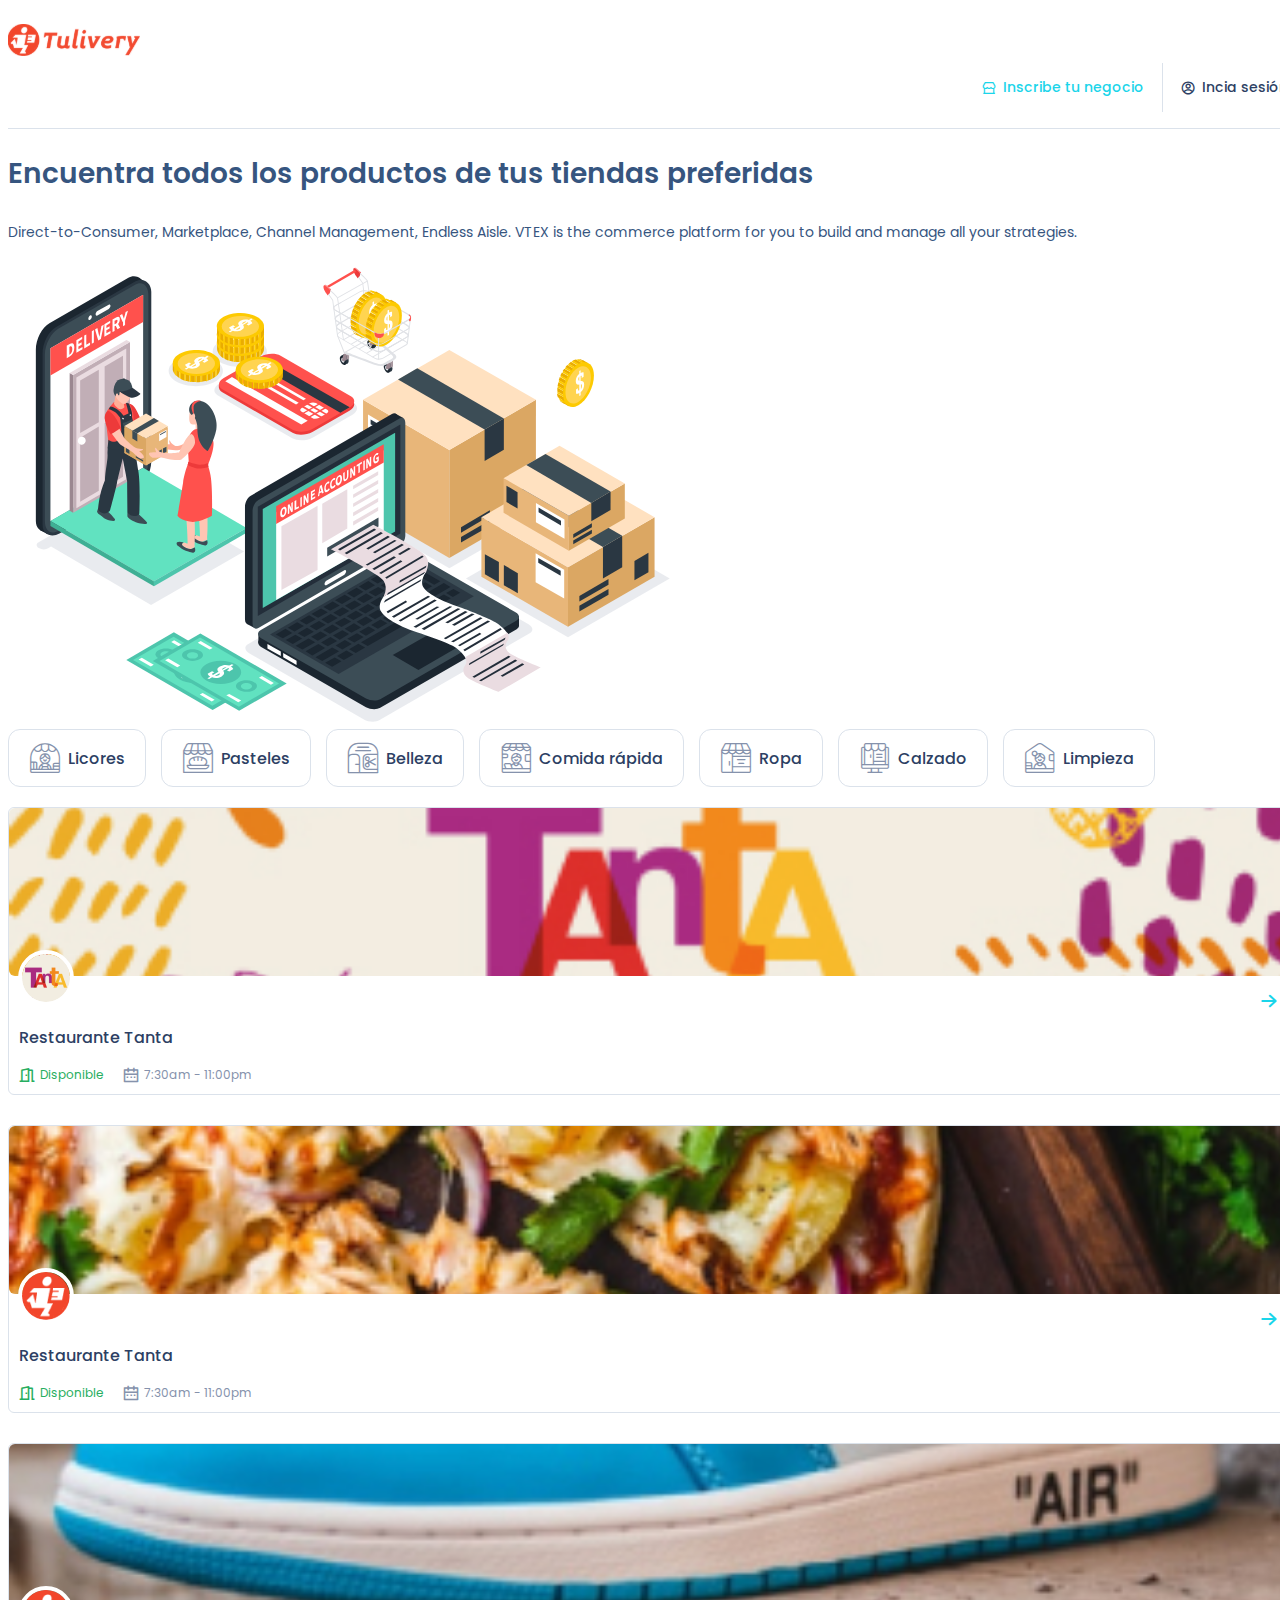
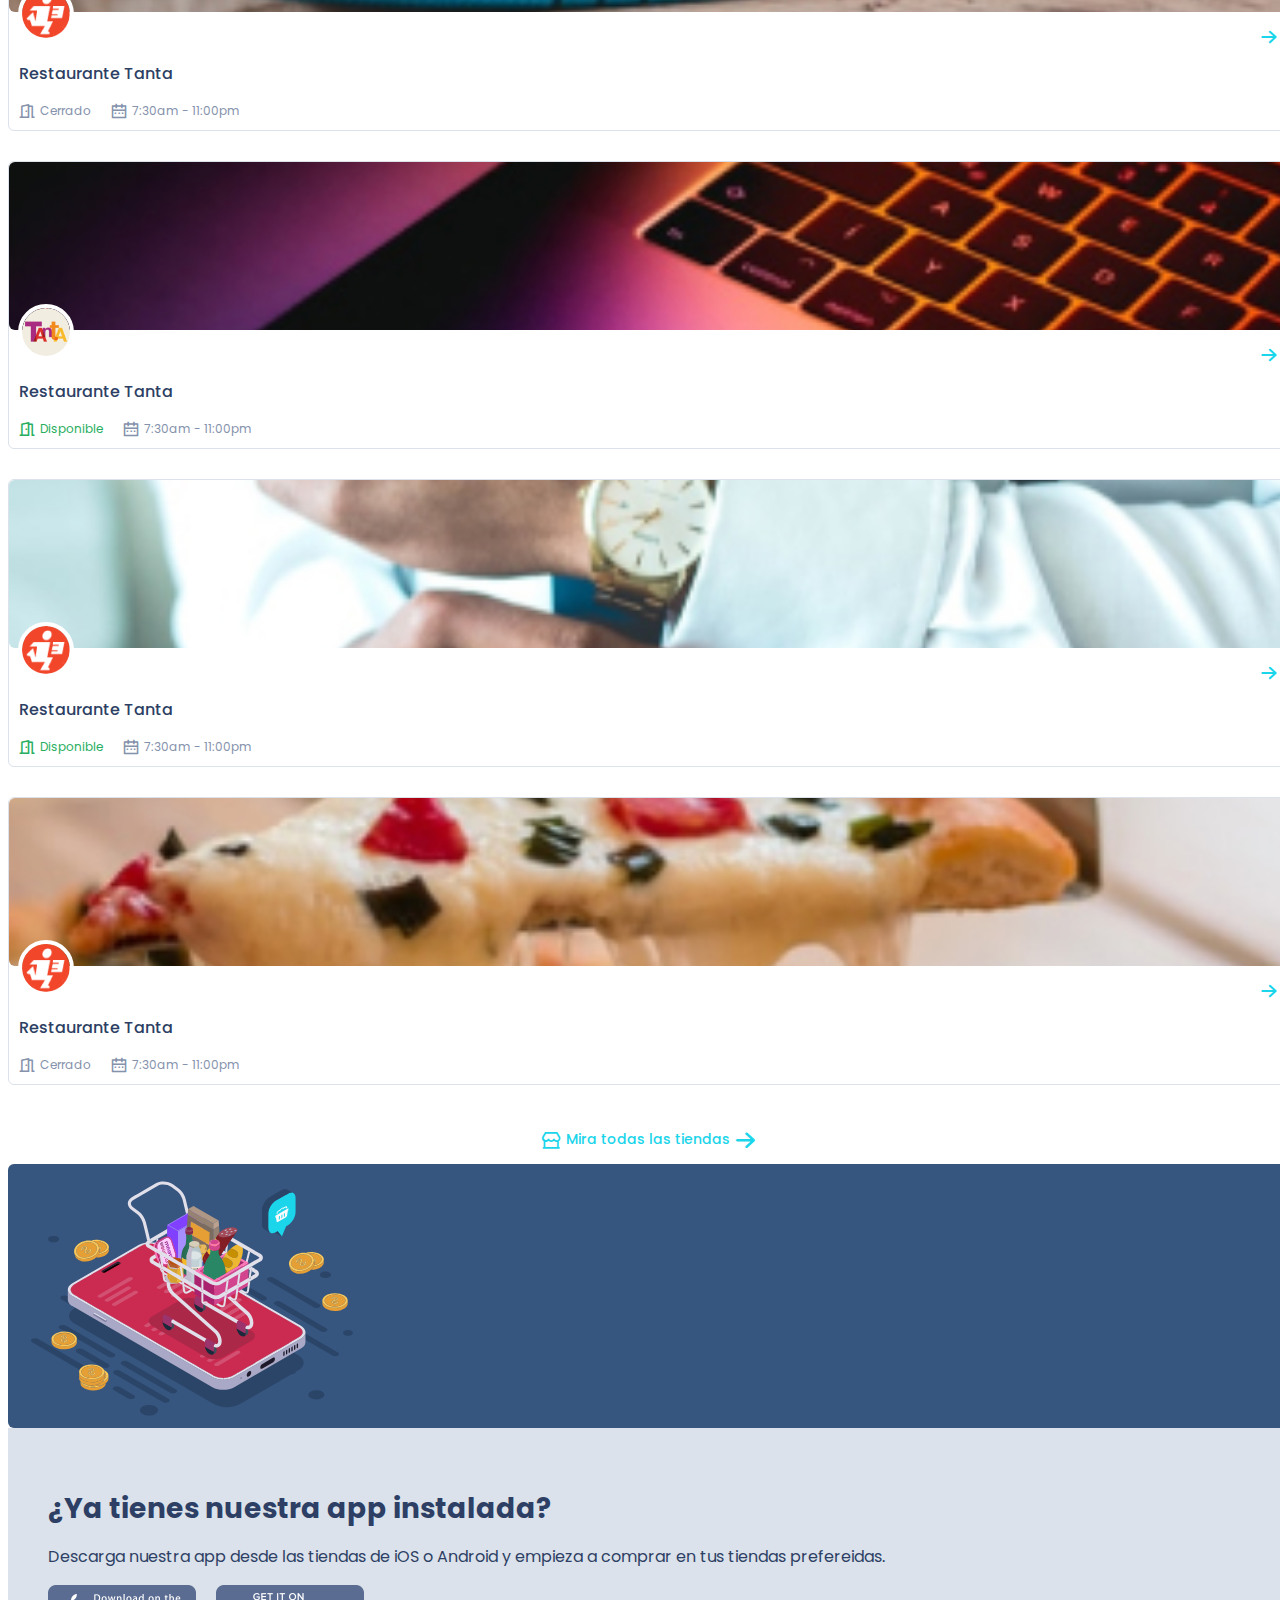
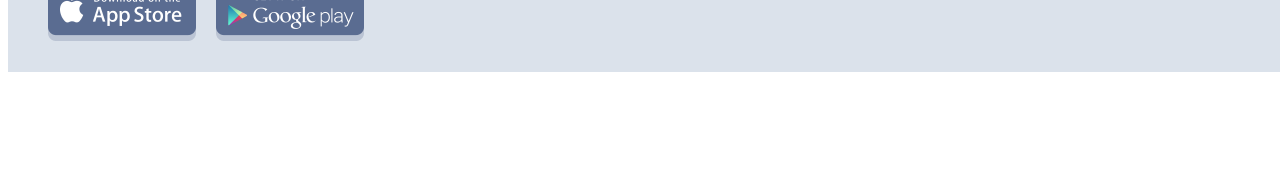
==== index.html @ 0d98b030 "home" ====
<!DOCTYPE html>
<html lang="en">
  <head>
    <meta charset="utf-8">
    <meta name="viewport" content="width=device-width, initial-scale=1">
    <link href="https://cdn.jsdelivr.net/npm/bootstrap@5.0.0/dist/css/bootstrap.min.css" rel="stylesheet" integrity="sha384-wEmeIV1mKuiNpC+IOBjI7aAzPcEZeedi5yW5f2yOq55WWLwNGmvvx4Um1vskeMj0" crossorigin="anonymous">
    <link rel="stylesheet" href="./css/styles.css" />
    <title>Tulivery</title>
  </head>  

  <body>
    <section>
      <nav class="header">
        <div class="container">
          <div class="row align-items-center">
            <div class="col-6">
              <a href="#">
                <img class="d-block" src="./assets/img/logo.svg" alt="">
              </a>
            </div>
            <div class="col-6">
              <ul>
                <li>
                  <a class="link" href="">
                    <span class="icon-tienda"></span>
                    <p class="m-0 pl-2">Inscribe tu negocio</p>
                  </a>
                </li>
                <li>
                  <a class="link-2" href="">
                    <span class="pr-2 icon-user"></span>
                    <p class="m-0">Incia sesión</p>
                  </a>
                </li>
              </ul>
            </div>
          </div>
        </div>
      </nav>
    </section>
    <section class="banner">
      <div class="container">
        <div class="row align-items-center pt-5 pb-5">
          <div class="col-md-6">
            <h2 class="title">Encuentra todos los productos de tus tiendas preferidas</h2>
            <p class="txt">Direct-to-Consumer, Marketplace, Channel Management, Endless Aisle. VTEX is the commerce platform for you to build and manage all your strategies.</p>
          </div>
          <div class="col-md-6">
            <img class="w-100" src="./assets/img/banner.svg" alt="">
          </div>
        </div>
      </div>
    </section>

    <section class="stores mt-5">
      <div class="container">
        <div class="row">
          <div class="col-md-12">
            <div class="stores--categories">
              <div class="item">
                <span class="icon-licores"></span>
                <p>Licores</p>
              </div>
              <div class="item">
                <span class="icon-pasteles"></span>
                <p>Pasteles</p>
              </div>
              <div class="item">
                <span class="icon-belleza"></span>
                <p>Belleza</p>
              </div>
              <div class="item">
                <span class="icon-rapida"></span>
                <p>Comida rápida</p>
              </div>
              <div class="item">
                <span class="icon-ropa"></span>
                <p>Ropa</p>
              </div>
              <div class="item">
                <span class="icon-calzado"></span>
                <p>Calzado</p>
              </div>
              <div class="item">
                <span class="icon-limpieza"></span>
                <p>Limpieza</p>
              </div>
            </div>
          </div>
        </div>
        <div class="row mt-4">
          <div class="col-md-4">
            <div class="stores--item">
              <img class="stores--item__banner" src="./assets/img/item-1.jpeg" alt="">
              <img class="stores--item__logo" src="./assets/img/logo-item-1.png" alt="">
              <div class="info">
                <span class="arrow icon-arrow-right"></span>
                <h3>Restaurante Tanta</h3>
                <div class="detail">
                  <div class="open">
                    <span class="icon-comprar"></span>
                    <p>Disponible</p>
                  </div>
                  <div class="calendar">
                    <span class="icon-calendario"></span>
                    <p>7:30am - 11:00pm</p>
                  </div>
                </div>
              </div>
            </div>
          </div>
          <div class="col-md-4">
            <div class="stores--item">
              <img class="stores--item__banner" src="./assets/img/item-2.jpeg" alt="">
              <img class="stores--item__logo" src="./assets/img/logo-item-2.png" alt="">
              <div class="info">
                <span class="arrow icon-arrow-right"></span>
                <h3>Restaurante Tanta</h3>
                <div class="detail">
                  <div class="open">
                    <span class="icon-comprar"></span>
                    <p>Disponible</p>
                  </div>
                  <div class="calendar">
                    <span class="icon-calendario"></span>
                    <p>7:30am - 11:00pm</p>
                  </div>
                </div>
              </div>
            </div>
          </div>
          <div class="col-md-4">
            <div class="stores--item">
              <img class="stores--item__banner" src="./assets/img/item-3.jpeg" alt="">
              <img class="stores--item__logo" src="./assets/img/logo-item-2.png" alt="">
              <div class="info">
                <span class="arrow icon-arrow-right"></span>
                <h3>Restaurante Tanta</h3>
                <div class="detail">
                  <div class="close">
                    <span class="icon-comprar"></span>
                    <p>Cerrado</p>
                  </div>
                  <div class="calendar">
                    <span class="icon-calendario"></span>
                    <p>7:30am - 11:00pm</p>
                  </div>
                </div>
              </div>
            </div>
          </div>
          <div class="col-md-4">
            <div class="stores--item">
              <img class="stores--item__banner" src="./assets/img/item-4.jpeg" alt="">
              <img class="stores--item__logo" src="./assets/img/logo-item-1.png" alt="">
              <div class="info">
                <span class="arrow icon-arrow-right"></span>
                <h3>Restaurante Tanta</h3>
                <div class="detail">
                  <div class="open">
                    <span class="icon-comprar"></span>
                    <p>Disponible</p>
                  </div>
                  <div class="calendar">
                    <span class="icon-calendario"></span>
                    <p>7:30am - 11:00pm</p>
                  </div>
                </div>
              </div>
            </div>
          </div>
          <div class="col-md-4">
            <div class="stores--item">
              <img class="stores--item__banner" src="./assets/img/item-5.jpeg" alt="">
              <img class="stores--item__logo" src="./assets/img/logo-item-2.png" alt="">
              <div class="info">
                <span class="arrow icon-arrow-right"></span>
                <h3>Restaurante Tanta</h3>
                <div class="detail">
                  <div class="open">
                    <span class="icon-comprar"></span>
                    <p>Disponible</p>
                  </div>
                  <div class="calendar">
                    <span class="icon-calendario"></span>
                    <p>7:30am - 11:00pm</p>
                  </div>
                </div>
              </div>
            </div>
          </div>
          <div class="col-md-4">
            <div class="stores--item">
              <img class="stores--item__banner" src="./assets/img/item-6.jpeg" alt="">
              <img class="stores--item__logo" src="./assets/img/logo-item-2.png" alt="">
              <div class="info">
                <span class="arrow icon-arrow-right"></span>
                <h3>Restaurante Tanta</h3>
                <div class="detail">
                  <div class="close">
                    <span class="icon-comprar"></span>
                    <p>Cerrado</p>
                  </div>
                  <div class="calendar">
                    <span class="icon-calendario"></span>
                    <p>7:30am - 11:00pm</p>
                  </div>
                </div>
              </div>
            </div>
          </div>
          <div class="col-md-12 mb-4">
            <div class="stores--link text-center">
              <a class="link" href="">
                <span class="icon-tienda"></span>
                <p class="m-0 pl-2">Mira todas las tiendas</p>
                <span class="icon-arrow-right"></span>
              </a>
            </div>
          </div>
        </div>
      </div>
    </section>

    <section class="app mt-5">
      <div class="container">
        <div class="row">
          <div class="col-md-4 p-md-0">
            <div class="app--left h-100">
              <img class="w-100" src="./assets/img/app.svg" alt="">
            </div>
          </div>
          <div class="col-md-8 p-md-0">
            <div class="app--right h-100">
              <h4>¿Ya tienes nuestra app instalada?</h4>
              <p>Descarga nuestra app desde las tiendas de iOS o Android  y empieza a comprar en tus tiendas prefereidas.</p>
              <div class="app--list">
                <a href="">
                  <img src="./assets/img/apple.png" alt="">
                </a>
                <a href="">
                  <img src="./assets/img/google-play.png" alt="">
                </a>
              </div>
            </div>
          </div>
        </div>
      </div>
    </section>


    <script src="https://cdn.jsdelivr.net/npm/bootstrap@5.0.0/dist/js/bootstrap.bundle.min.js" integrity="sha384-p34f1UUtsS3wqzfto5wAAmdvj+osOnFyQFpp4Ua3gs/ZVWx6oOypYoCJhGGScy+8" crossorigin="anonymous"></script>
  </body>
</html>
</html>
---- css/styles.css ----
@charset "UTF-8";
@import url("https://fonts.googleapis.com/css2?family=Poppins:wght@100;300;400;600;700&display=swap");
@font-face {
  font-family: "icomoon";
  src: url("../assets/fonts/icomoon.eot?3tigyk");
  src: url("../assets/fonts/icomoon.eot?3tigyk#iefix") format("embedded-opentype"), url("../assets/fonts/icomoon.ttf?3tigyk") format("truetype"), url("../assets/fonts/icomoon.woff?3tigyk") format("woff"), url("../assets/fonts/icomoon.svg?3tigyk#icomoon") format("svg");
  font-weight: normal;
  font-style: normal;
  font-display: block;
}
[class^=icon-], [class*=" icon-"] {
  /* use !important to prevent issues with browser extensions that change fonts */
  font-family: "icomoon" !important;
  speak: never;
  font-style: normal;
  font-weight: normal;
  font-variant: normal;
  text-transform: none;
  line-height: 1;
  /* Better Font Rendering =========== */
  -webkit-font-smoothing: antialiased;
  -moz-osx-font-smoothing: grayscale;
}

.icon-arrow-right:before {
  content: "";
}

.icon-belleza:before {
  content: "";
}

.icon-calendario:before {
  content: "";
}

.icon-calzado:before {
  content: "";
}

.icon-comprar:before {
  content: "";
}

.icon-licores:before {
  content: "";
}

.icon-limpieza:before {
  content: "";
}

.icon-map:before {
  content: "";
}

.icon-pasteles:before {
  content: "";
}

.icon-rapida:before {
  content: "";
}

.icon-ropa:before {
  content: "";
}

.icon-tienda:before {
  content: "";
}

.icon-user:before {
  content: "";
}

.welcome {
  background: #F9F9F9;
  padding: 100px 0;
}
.welcome p {
  font-size: 14px;
  line-height: 24px;
  margin: 0;
}
.welcome a {
  color: #676868;
  font-size: 14px;
}
.welcome a::before {
  background-color: #676868;
}
.welcome--redes {
  display: flex;
  list-style: none;
  padding: 0;
  margin: 0;
}
.welcome--redes li a {
  margin-right: 50px;
  font-weight: bold;
}

.title--small {
  font-size: 20px;
  font-weight: bold;
  line-height: 23px;
}
.title--large {
  font-size: 60px;
  line-height: 69px;
  font-weight: bold;
}
.title--border {
  -webkit-text-stroke: 2px black;
  color: transparent;
}

.link {
  color: #1BD5EA;
  font-size: 14px;
  font-weight: 500;
  text-decoration: none;
}

.link-2 {
  color: #2D3F64;
  font-size: 14px;
  font-weight: 500;
  text-decoration: none;
}

.services {
  background: white;
  padding: 100px 0;
}
.services .item {
  align-items: flex-start;
  display: flex;
  margin-left: -15px;
  margin-top: -10px;
}
.services .item img {
  max-width: 80px;
}
.services .item .text {
  font-size: 14px;
  padding-left: 10px;
  padding-top: 20px;
}

.outstanding {
  padding: 100px 0;
}
.outstanding--content {
  align-items: flex-start;
  display: flex;
  justify-content: flex-start;
  position: relative;
  width: 100%;
}
.outstanding--content .small {
  min-width: 40%;
  max-width: 40%;
  position: sticky;
  top: 30%;
}
.outstanding--content .small img {
  width: 100%;
  object-fit: cover;
}
.outstanding--content .small-text {
  min-width: 40%;
  max-width: 40%;
}
.outstanding--content .small-text p {
  font-size: 14px;
}
.outstanding--content .large-text {
  width: 100%;
  position: relative;
}
.outstanding--content .large-text p {
  font-size: 14px;
}
.outstanding--content .large {
  width: 100%;
  position: relative;
}
.outstanding--content .large img {
  width: 100%;
  object-fit: cover;
}
.outstanding--content .text {
  margin-top: 5px;
}
.outstanding--content .text .title {
  font-size: 20px;
  font-weight: bold;
  margin: 0;
}
.outstanding--content .text .bajada {
  color: #676868;
  font-size: 14px;
}

.black-full {
  background-size: cover;
  height: inherit;
  position: relative;
  width: 100%;
  background-color: #111111;
}
.black-full .container {
  position: relative;
  height: 100%;
}
.black-full .container .box-center {
  color: white;
  position: absolute;
  top: 50%;
  transform: translateY(-50%);
  width: 100%;
  display: flex;
  align-items: flex-end;
}
.black-full .container .box-center .one {
  -webkit-text-stroke: 2px white;
  color: transparent;
  font-size: 60px;
  font-weight: bold;
  line-height: 1;
  margin: 0;
  padding-bottom: 5px;
}
.black-full .container .box-center .two {
  font-size: 60px;
  font-weight: bold;
  line-height: 1;
  margin: 0;
}
.black-full .container .box-center .linea {
  background-color: white;
  border-radius: 3px;
  height: 3px;
  width: 100%;
}

.work {
  padding: 100px 0;
}

.header {
  border-bottom: 1px solid #DBE2EB;
  padding: 16px 0;
}
.header ul {
  align-items: center;
  display: flex;
  justify-content: flex-end;
  list-style: none;
  margin: 0;
  padding: 0;
}
.header ul li a {
  display: flex;
  align-items: center;
}
.header ul li a p {
  display: none;
  padding-left: 7px;
}
@media (min-width: 992px) {
  .header ul li a p {
    display: block;
  }
}
.header ul li .link-2 {
  border-left: 1px solid #DBE2EB;
  padding-left: 18px;
  margin-left: 18px;
}

.banner .title {
  font-size: 28px;
  line-height: 44px;
  font-weight: 600;
  color: #36557F;
  margin-bottom: 24px;
}
.banner .txt {
  font-weight: 400;
  font-size: 14px;
  line-height: 24px;
  color: #36557F;
}

.stores--categories {
  align-items: center;
  display: flex;
  justify-content: flex-start;
  overflow: auto;
  padding-bottom: 20px;
}
.stores--categories .item {
  align-items: center;
  border-radius: 12px;
  border: 1px solid #DBE2EB;
  display: flex;
  height: 56px;
  justify-content: center;
  margin-right: 15px;
  padding: 0 20px;
  cursor: pointer;
}
.stores--categories .item span {
  font-size: 32px;
  color: #8592AC;
}
.stores--categories .item p {
  color: #2D3F64;
  font-size: 16px;
  font-weight: 500;
  line-height: 24px;
  margin: 0;
  padding-left: 7px;
  padding-top: 2px;
  white-space: nowrap;
}
.stores--categories .item:hover {
  background-color: #1BD5EA;
  border: 1px solid #1BD5EA;
}
.stores--categories .item:hover span,
.stores--categories .item:hover p {
  color: white;
}
.stores--item {
  border: 1px solid #DBE2EB;
  border-radius: 6px;
  position: relative;
  margin-bottom: 30px;
  cursor: pointer;
}
.stores--item__banner {
  width: 100%;
  height: 168px;
  object-fit: cover;
  border-radius: 6px;
}
.stores--item__logo {
  border-radius: 50%;
  border: 4px solid white;
  height: 48px;
  left: 9px;
  position: absolute;
  top: 142px;
  width: 48px;
}
.stores--item .info {
  display: flex;
  flex-direction: column;
  padding: 10px;
}
.stores--item .info .arrow {
  color: #1BD5EA;
  align-self: flex-end;
}
.stores--item .info h3 {
  color: #2D3F64;
  font-size: 16px;
  font-weight: 24px;
  font-weight: 500;
}
.stores--item .info .detail {
  display: flex;
  align-items: center;
}
.stores--item .info .detail .open {
  display: flex;
  align-items: center;
  color: #27AE60;
}
.stores--item .info .detail .open p {
  margin: 0;
  padding-left: 5px;
  font-size: 12px;
}
.stores--item .info .detail .close {
  display: flex;
  align-items: center;
  color: #8592AC;
}
.stores--item .info .detail .close p {
  margin: 0;
  padding-left: 5px;
  font-size: 12px;
}
.stores--item .info .calendar {
  display: flex;
  align-items: center;
  color: #8592AC;
  padding-left: 20px;
}
.stores--item .info .calendar p {
  margin: 0;
  padding-left: 5px;
  font-size: 12px;
}
.stores--link {
  display: flex;
  align-items: center;
  justify-content: center;
}
.stores--link .link {
  display: flex;
  align-items: center;
  justify-content: center;
}
.stores--link .link span {
  font-size: 20px;
}
.stores--link .link p {
  padding: 0 5px;
}

.app {
  padding-bottom: 100px;
}
.app--left {
  background: #36557F;
  border-radius: 6px;
  text-align: center;
  border-right: 8px solid #8592AC;
  display: flex;
}
.app--right {
  background: #DBE2EB;
  padding: 24px 40px;
  border-top-right-radius: 6px;
  border-bottom-right-radius: 6px;
}
.app--right h4 {
  color: #2D3F64;
  font-size: 28px;
  font-weight: 700;
  line-height: 40px;
  margin-bottom: 12px;
}
.app--right p {
  color: #2D3F64;
  font-size: 16px;
  font-weight: 400;
  line-height: 24px;
}
.app--list {
  display: flex;
  align-items: center;
}
.app--list img {
  width: 100px;
  margin-right: 20px;
}
@media (min-width: 576px) {
  .app--list img {
    width: 148px;
  }
}

html {
  height: 100%;
  overflow: visible;
  width: 100%;
}

body {
  color: #111111;
  font-family: "Poppins", sans-serif;
  height: 100%;
  overflow: visible;
  width: 100%;
}

.circle-scroll {
  align-items: center;
  border-radius: 50%;
  border: 2px solid white;
  bottom: 15%;
  color: white;
  display: flex;
  font-size: 14px;
  font-weight: bold;
  height: 65px;
  justify-content: center;
  position: absolute;
  right: 0;
  width: 65px;
}

.bg--gray {
  background: #F9F9F9;
}

/*# sourceMappingURL=styles.css.map */
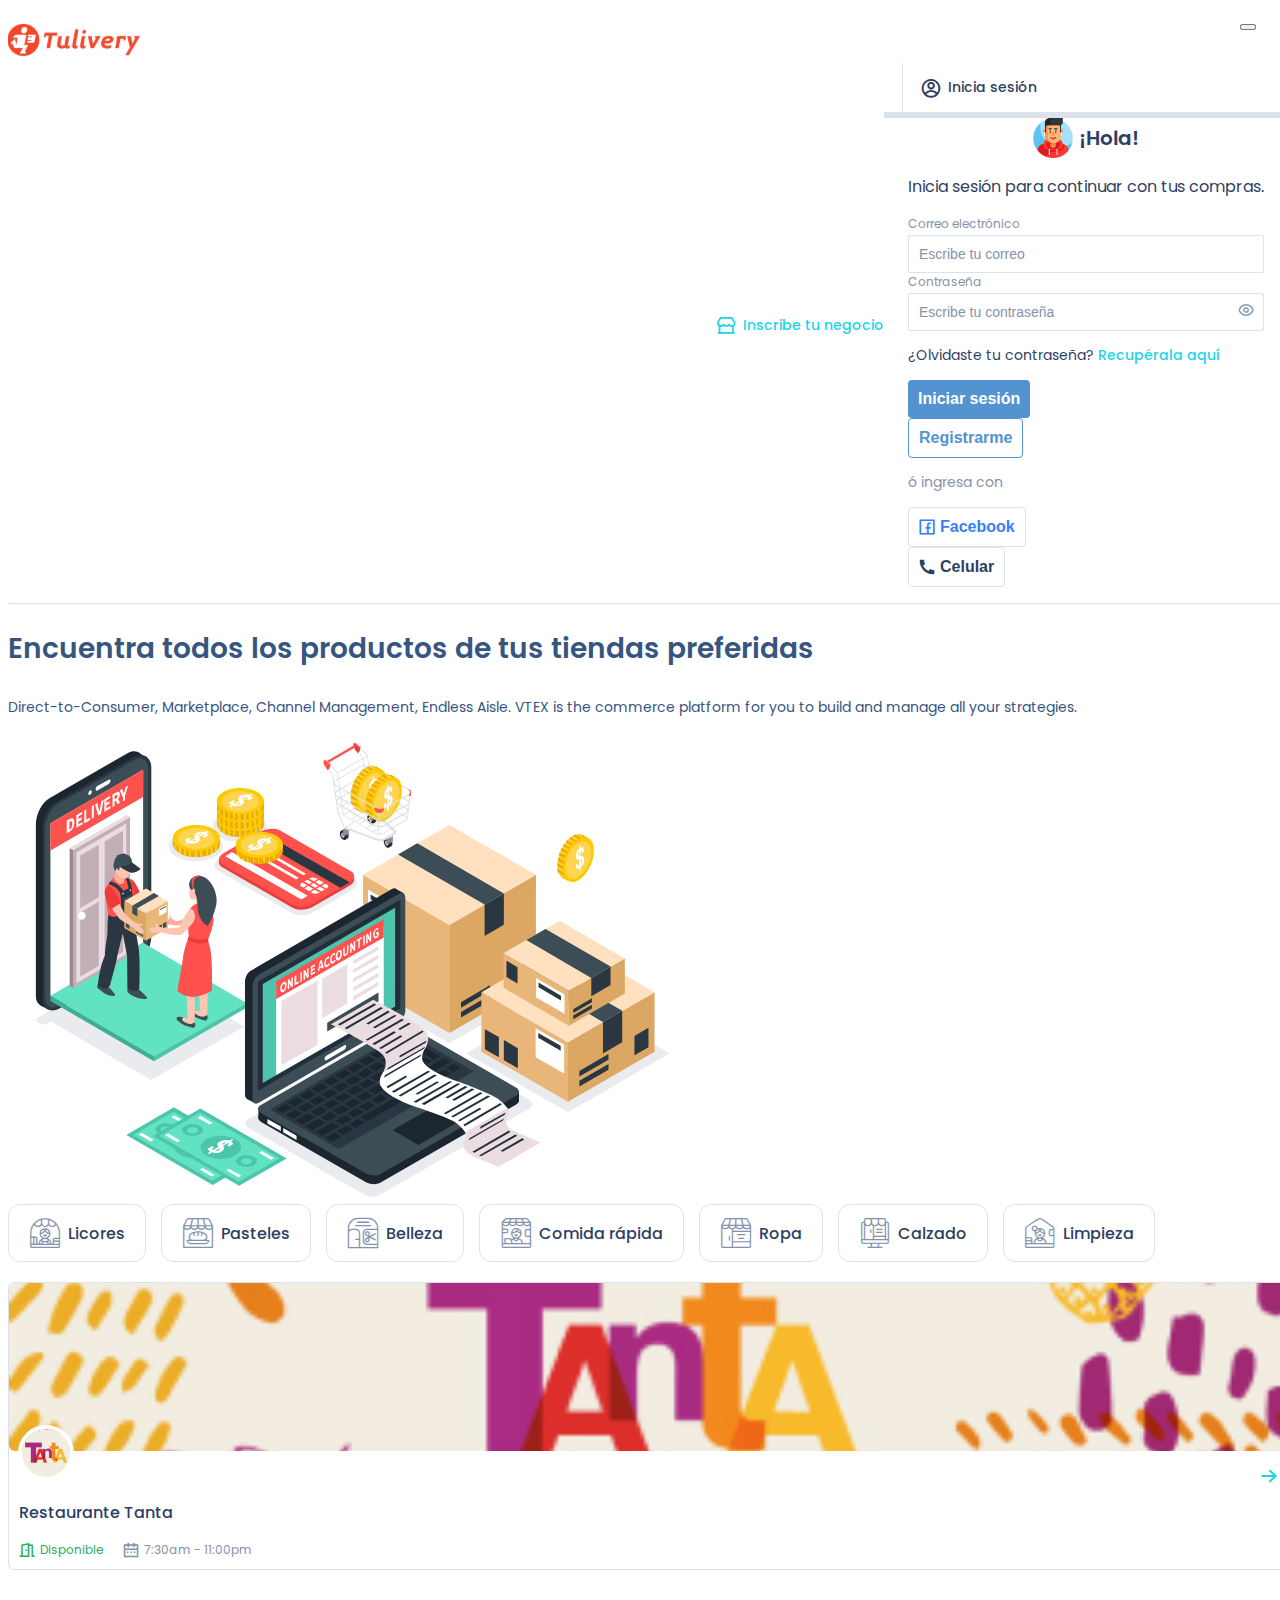
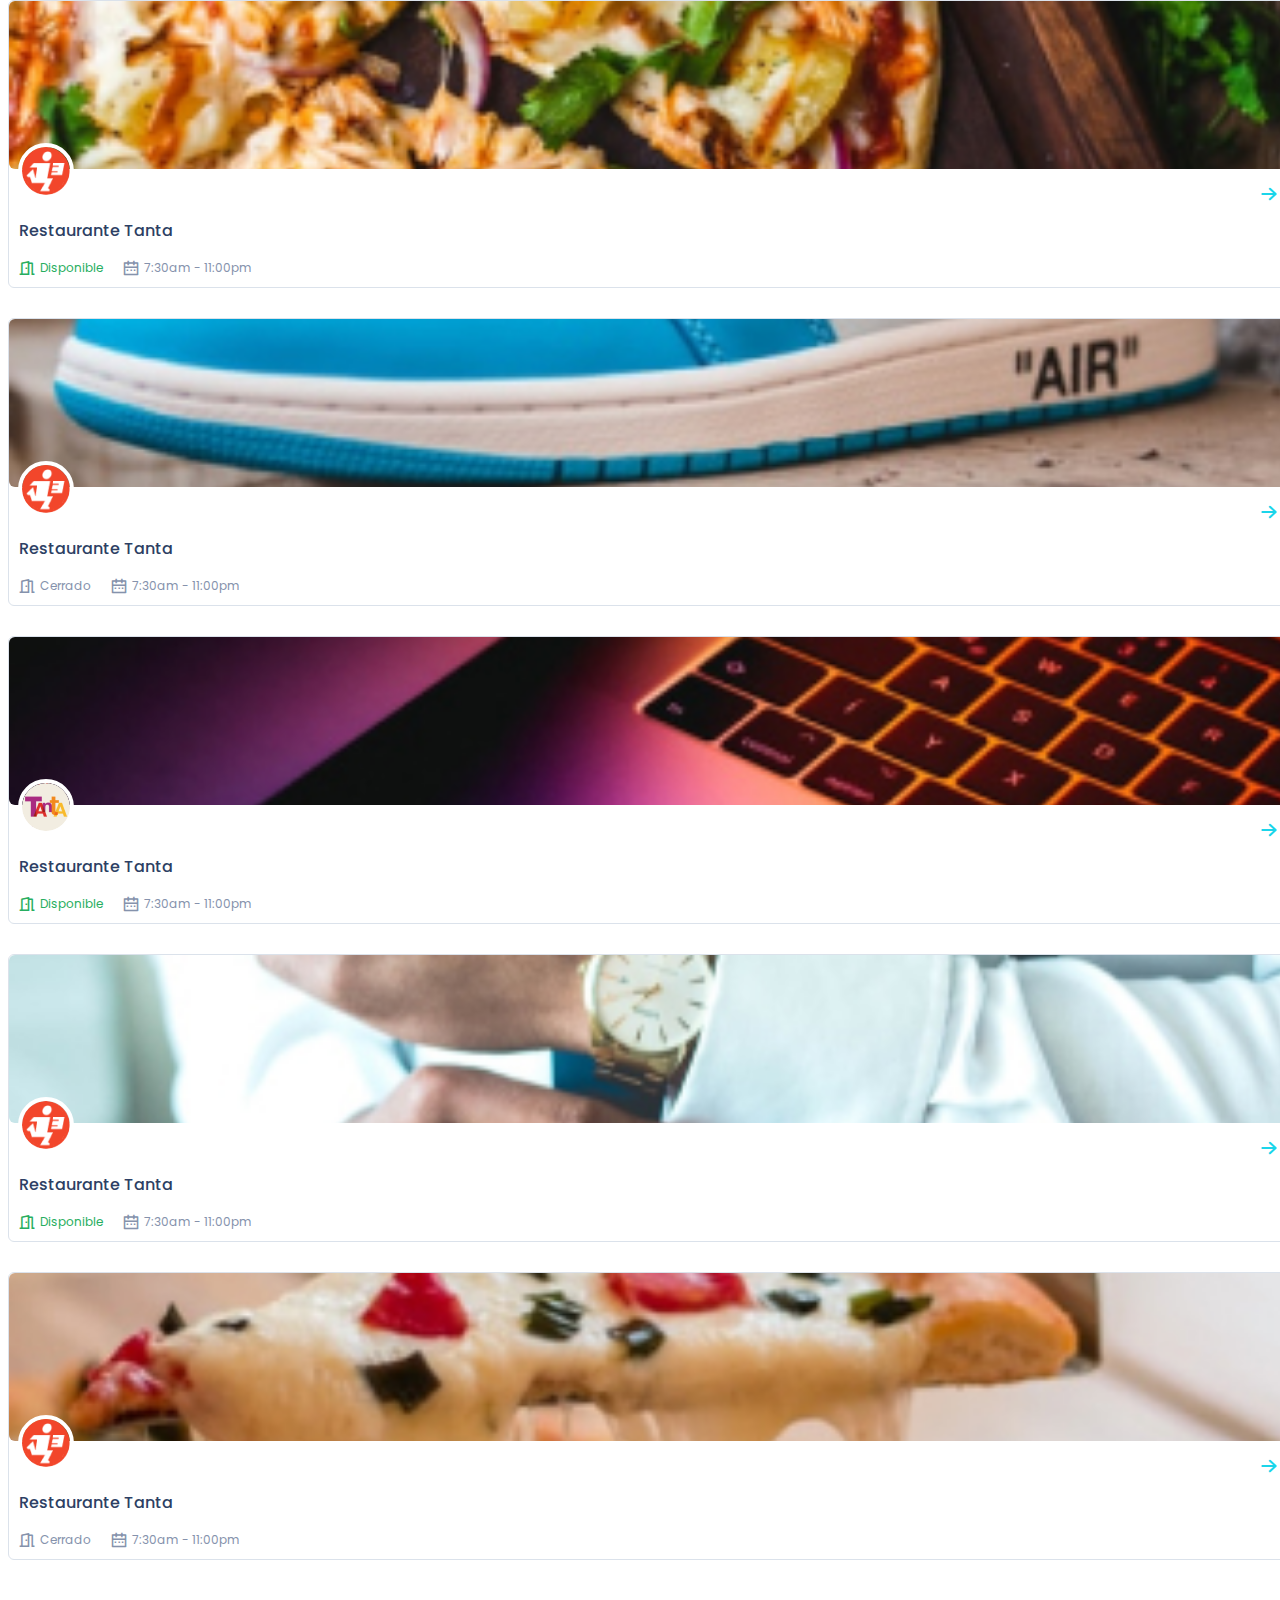
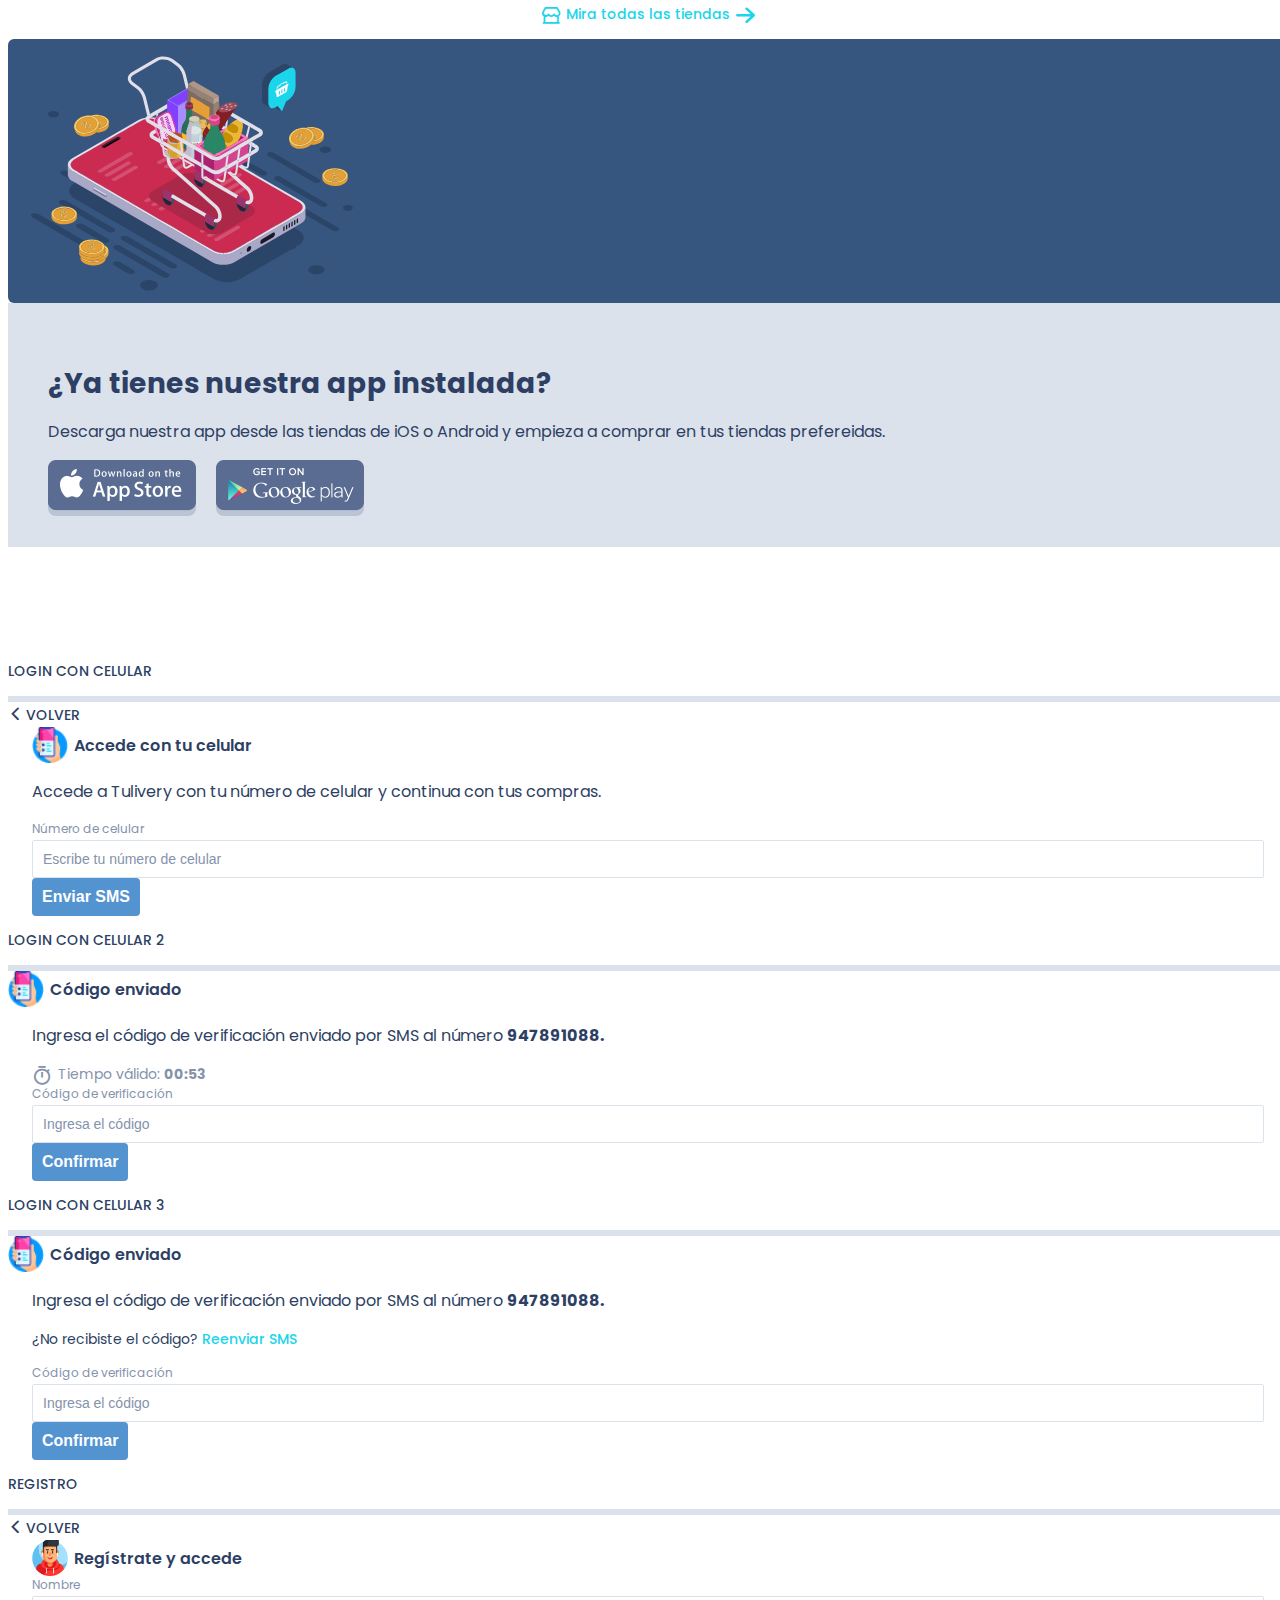
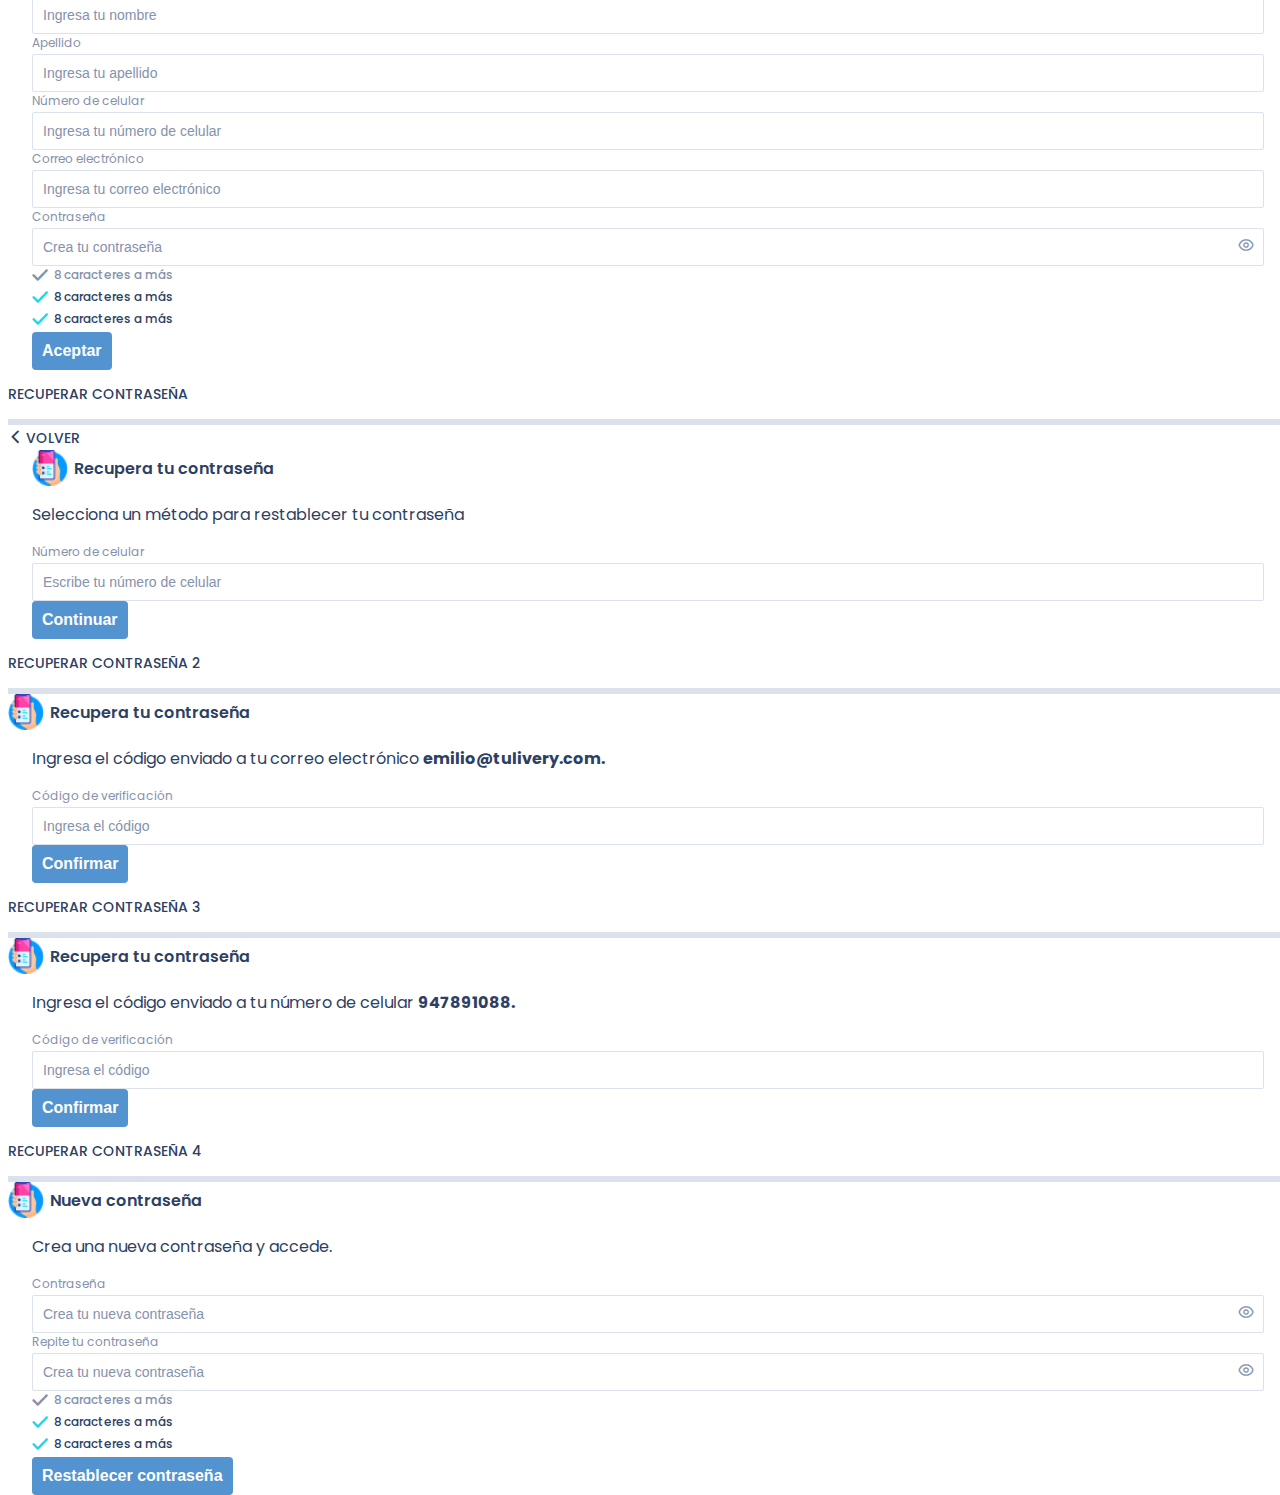
==== commit 97eb9a61: "modal wip" ====
--- a/index.html
+++ b/index.html
@@ -27,10 +27,68 @@
                   </a>
                 </li>
                 <li>
-                  <a class="link-2" href="">
+                  <a class="link-2" data-bs-toggle="modal" data-bs-target="#modalLogin">
                     <span class="pr-2 icon-user"></span>
-                    <p class="m-0">Incia sesión</p>
+                    <p class="m-0">Inicia sesión</p>
                   </a>
+                  <!-- Modal login-->
+                  <div class="modal modal--login fade" id="modalLogin" tabindex="-1" aria-labelledby="modalLoginLabel" aria-hidden="true">
+                    <div class="modal-dialog modal-dialog-centered">
+                      <div class="modal-content">
+                        <div class="modal-header">
+                          <div class="modal--login__header">
+                            <img src="./assets/img/user.png" alt="">
+                            <span>¡Hola!</span>
+                          </div>
+                          <button type="button" class="btn-close" data-bs-dismiss="modal" aria-label="Close"></button>
+                        </div>
+                        <div class="modal-body">
+                          <p class="text-center">Inicia sesión para continuar con tus compras.</p>
+                          <form action="">
+                            <div class="mb-3">
+                              <div class="input">
+                                <span class="label">Correo electrónico</span>
+                                <input placeholder="Escribe tu correo" type="text">
+                              </div>
+                            </div>
+                            <div class="mb-3">
+                              <div class="input">
+                                <span class="label">Contraseña</span>
+                                <input placeholder="Escribe tu contraseña" type="password">
+                                <span class="ico icon-ojo"></span>
+                              </div>
+                            </div>
+                            <div class="password">
+                              <p>¿Olvidaste tu contraseña? <a class="link" href="">Recupérala aquí</a></p>
+                            </div>
+                            <div class="mb-3">
+                              <button class="w-100 button--primary text-center">Iniciar sesión</button>
+                            </div>
+                            <div class="mb-3">
+                              <button class="w-100 button--secondary text-center">Registrarme</button>
+                            </div>
+                            <div class="redes text-center pt-3">
+                              <p>ó ingresa con</p>
+                              <div class="row">
+                                <div class="col-6 mb-4">
+                                  <button class="button--blue w-100">
+                                    <span class="ico icon-fb"></span>
+                                    <span>Facebook</span>
+                                  </button>
+                                </div>
+                                <div class="col-6 mb-4">
+                                  <button class="button--white w-100">
+                                    <span class="ico icon-phone"></span>
+                                    <span>Celular</span>
+                                  </button>
+                                </div>
+                              </div>
+                            </div>
+                          </form>
+                        </div>
+                      </div>
+                    </div>
+                  </div>
                 </li>
               </ul>
             </div>
@@ -248,6 +306,371 @@
       </div>
     </section>
 
+    <section class="container">
+      <div class="row">
+        <div class="col-md-3 mb-5">
+          <a class="link-2" data-bs-toggle="modal" data-bs-target="#modalPhone">
+            <p class="m-0">LOGIN CON CELULAR</p>
+          </a>
+          <!-- Modal login-->
+          <div class="modal modal--login fade" id="modalPhone" tabindex="-1" aria-labelledby="modalPhoneLabel" aria-hidden="true">
+            <div class="modal-dialog modal-dialog-centered">
+              <div class="modal-content">
+                <div class="modal-header">
+                  <div class="modal--login__back">
+                    <a class="link-2" href="">
+                      <span class="icon-chevron-left"></span>
+                      <span>VOLVER</span>
+                    </a>
+                  </div>
+                  <button type="button" class="btn-close" data-bs-dismiss="modal" aria-label="Close"></button>
+                </div>
+                <div class="modal-body">
+                  <div class="title-modal mb-3">
+                    <img src="./assets/img/phone.png" alt="">
+                    <p>Accede con tu celular</p>
+                  </div>
+                  <p>Accede a Tulivery con tu número de celular y continua con tus compras.</p>
+                  <form action="">
+                    <div class="mb-5">
+                      <div class="input">
+                        <span class="label">Número de celular</span>
+                        <input placeholder="Escribe tu número de celular" type="text">
+                      </div>
+                    </div>
+                    <div class="mb-3">
+                      <button class="w-100 button--primary text-center">Enviar SMS</button>
+                    </div>
+                  </form>
+                </div>
+              </div>
+            </div>
+          </div>
+        </div>
+
+        <div class="col-md-3 mb-5">
+          <a class="link-2" data-bs-toggle="modal" data-bs-target="#modalCodePhone">
+            <p class="m-0">LOGIN CON CELULAR 2</p>
+          </a>
+          <!-- Modal login-->
+          <div class="modal modal--login fade" id="modalCodePhone" tabindex="-1" aria-labelledby="modalCodePhoneLabel" aria-hidden="true">
+            <div class="modal-dialog modal-dialog-centered">
+              <div class="modal-content">
+                <div class="modal-header">
+                  <div class="title-modal mb-3">
+                    <img src="./assets/img/phone.png" alt="">
+                    <p>Código enviado</p>
+                  </div>
+                  <button type="button" class="btn-close" data-bs-dismiss="modal" aria-label="Close"></button>
+                </div>
+                <div class="modal-body">
+                  <p>Ingresa el código de verificación enviado por SMS al número <strong>947891088.</strong></p>
+                  <div class="mb-3 time">
+                    <span class="ico icon-time"></span>
+                    <span>Tiempo válido: <strong>00:53</strong></span>
+                  </div>
+                  <form action="">
+                    <div class="mb-5">
+                      <div class="input">
+                        <span class="label">Código de verificación</span>
+                        <input placeholder="Ingresa el código" type="text">
+                      </div>
+                    </div>
+                    <div class="mb-3">
+                      <button class="w-100 button--primary text-center">Confirmar</button>
+                    </div>
+                  </form>
+                </div>
+              </div>
+            </div>
+          </div>
+        </div>
+
+        <div class="col-md-3 mb-5">
+          <a class="link-2" data-bs-toggle="modal" data-bs-target="#modalCodePhone2">
+            <p class="m-0">LOGIN CON CELULAR 3</p>
+          </a>
+          <!-- Modal login-->
+          <div class="modal modal--login fade" id="modalCodePhone2" tabindex="-1" aria-labelledby="modalCodePhone2Label" aria-hidden="true">
+            <div class="modal-dialog modal-dialog-centered">
+              <div class="modal-content">
+                <div class="modal-header">
+                  <div class="title-modal mb-3">
+                    <img src="./assets/img/phone.png" alt="">
+                    <p>Código enviado</p>
+                  </div>
+                  <button type="button" class="btn-close" data-bs-dismiss="modal" aria-label="Close"></button>
+                </div>
+                <div class="modal-body">
+                  <p>Ingresa el código de verificación enviado por SMS al número <strong>947891088.</strong></p>
+                  <div class="password">
+                    <p>¿No recibiste el código? <a class="link" href="">Reenviar SMS</a></p>
+                  </div>
+                  <form action="">
+                    <div class="mb-5">
+                      <div class="input">
+                        <span class="label">Código de verificación</span>
+                        <input placeholder="Ingresa el código" type="text">
+                      </div>
+                    </div>
+                    <div class="mb-3">
+                      <button class="w-100 button--primary text-center">Confirmar</button>
+                    </div>
+                  </form>
+                </div>
+              </div>
+            </div>
+          </div>
+        </div>
+
+        <div class="col-md-3 mb-5">
+          <a class="link-2" data-bs-toggle="modal" data-bs-target="#modalRegister">
+            <p class="m-0">REGISTRO</p>
+          </a>
+          <!-- Modal login-->
+          <div class="modal modal--login fade" id="modalRegister" tabindex="-1" aria-labelledby="modalRegisterLabel" aria-hidden="true">
+            <div class="modal-dialog modal-dialog-centered">
+              <div class="modal-content">
+                <div class="modal-header">
+                  <div class="modal--login__back">
+                    <a class="link-2" href="">
+                      <span class="icon-chevron-left"></span>
+                      <span>VOLVER</span>
+                    </a>
+                  </div>
+                  <button type="button" class="btn-close" data-bs-dismiss="modal" aria-label="Close"></button>
+                </div>
+                <div class="modal-body">
+                  <div class="title-modal mb-3">
+                    <img src="./assets/img/user.png" alt="">
+                    <p>Regístrate y accede</p>
+                  </div>
+                  <form action="">
+                    <div class="mb-3">
+                      <div class="input">
+                        <span class="label">Nombre</span>
+                        <input placeholder="Ingresa tu nombre" type="text">
+                      </div>
+                    </div>
+                    <div class="mb-3">
+                      <div class="input">
+                        <span class="label">Apellido</span>
+                        <input placeholder="Ingresa tu apellido" type="text">
+                      </div>
+                    </div>
+                    <div class="mb-3">
+                      <div class="input">
+                        <span class="label">Número de celular</span>
+                        <input placeholder="Ingresa tu número de celular" type="text">
+                      </div>
+                    </div>
+                    <div class="mb-3">
+                      <div class="input">
+                        <span class="label">Correo electrónico</span>
+                        <input placeholder="Ingresa tu correo electrónico" type="text">
+                      </div>
+                    </div>
+                    <div class="mb-3">
+                      <div class="input">
+                        <span class="label">Contraseña</span>
+                        <input placeholder="Crea tu contraseña" type="password">
+                        <span class="ico icon-ojo"></span>
+                      </div>
+                    </div>
+                    <div class="mb-3">
+                      <div class="list-terminos">
+                        <div class="list-terminos--item">
+                          <span class="ico icon-check"></span>
+                          <span>8 caracteres a más</span>
+                        </div>
+                        <div class="list-terminos--item active">
+                          <span class="ico icon-check"></span>
+                          <span>8 caracteres a más</span>
+                        </div>
+                        <div class="list-terminos--item active">
+                          <span class="ico icon-check"></span>
+                          <span>8 caracteres a más</span>
+                        </div>
+                      </div>
+                    </div>
+                    <div class="mb-3">
+                      <button class="w-100 button--primary text-center">Aceptar</button>
+                    </div>
+                  </form>
+                </div>
+              </div>
+            </div>
+          </div>
+        </div>
+
+        <div class="col-md-3 mb-5">
+          <a class="link-2" data-bs-toggle="modal" data-bs-target="#modalRecoverPassword4">
+            <p class="m-0">RECUPERAR CONTRASEÑA</p>
+          </a>
+          <!-- Modal login-->
+          <div class="modal modal--login fade" id="modalRecoverPassword4" tabindex="-1" aria-labelledby="modalRecoverPassword4Label" aria-hidden="true">
+            <div class="modal-dialog modal-dialog-centered">
+              <div class="modal-content">
+                <div class="modal-header">
+                  <div class="modal--login__back">
+                    <a class="link-2" href="">
+                      <span class="icon-chevron-left"></span>
+                      <span>VOLVER</span>
+                    </a>
+                  </div>
+                  <button type="button" class="btn-close" data-bs-dismiss="modal" aria-label="Close"></button>
+                </div>
+                <div class="modal-body">
+                  <div class="title-modal mb-3">
+                    <img src="./assets/img/phone.png" alt="">
+                    <p>Recupera tu contraseña</p>
+                  </div>
+                  <p>Selecciona un método para restablecer tu contraseña</p>
+                  <form action="">
+                    <div class="mb-5">
+                      <div class="input">
+                        <span class="label">Número de celular</span>
+                        <input placeholder="Escribe tu número de celular" type="text">
+                      </div>
+                    </div>
+                    <div class="mb-3">
+                      <button class="w-100 button--primary text-center">Continuar</button>
+                    </div>
+                  </form>
+                </div>
+              </div>
+            </div>
+          </div>
+        </div>
+
+        <div class="col-md-3 mb-5">
+          <a class="link-2" data-bs-toggle="modal" data-bs-target="#modalRecoverPassword">
+            <p class="m-0">RECUPERAR CONTRASEÑA 2</p>
+          </a>
+          <!-- Modal login-->
+          <div class="modal modal--login fade" id="modalRecoverPassword" tabindex="-1" aria-labelledby="modalRecoverPasswordLabel" aria-hidden="true">
+            <div class="modal-dialog modal-dialog-centered">
+              <div class="modal-content">
+                <div class="modal-header">
+                  <div class="title-modal mb-3">
+                    <img src="./assets/img/phone.png" alt="">
+                    <p>Recupera tu contraseña</p>
+                  </div>
+                  <button type="button" class="btn-close" data-bs-dismiss="modal" aria-label="Close"></button>
+                </div>
+                <div class="modal-body">
+                  <p>Ingresa el código enviado a tu correo electrónico <strong>emilio@tulivery.com.</strong></p>
+                  <form action="">
+                    <div class="mb-5">
+                      <div class="input">
+                        <span class="label">Código de verificación</span>
+                        <input placeholder="Ingresa el código" type="text">
+                      </div>
+                    </div>
+                    <div class="mb-3">
+                      <button class="w-100 button--primary text-center">Confirmar</button>
+                    </div>
+                  </form>
+                </div>
+              </div>
+            </div>
+          </div>
+        </div>
+
+        <div class="col-md-3 mb-5">
+          <a class="link-2" data-bs-toggle="modal" data-bs-target="#modalRecoverPassword2">
+            <p class="m-0">RECUPERAR CONTRASEÑA 3</p>
+          </a>
+          <!-- Modal login-->
+          <div class="modal modal--login fade" id="modalRecoverPassword2" tabindex="-1" aria-labelledby="modalRecoverPassword2Label" aria-hidden="true">
+            <div class="modal-dialog modal-dialog-centered">
+              <div class="modal-content">
+                <div class="modal-header">
+                  <div class="title-modal mb-3">
+                    <img src="./assets/img/phone.png" alt="">
+                    <p>Recupera tu contraseña</p>
+                  </div>
+                  <button type="button" class="btn-close" data-bs-dismiss="modal" aria-label="Close"></button>
+                </div>
+                <div class="modal-body">
+                  <p>Ingresa el código enviado a tu número de celular <strong>947891088.</strong></p>
+                  <form action="">
+                    <div class="mb-5">
+                      <div class="input">
+                        <span class="label">Código de verificación</span>
+                        <input placeholder="Ingresa el código" type="text">
+                      </div>
+                    </div>
+                    <div class="mb-3">
+                      <button class="w-100 button--primary text-center">Confirmar</button>
+                    </div>
+                  </form>
+                </div>
+              </div>
+            </div>
+          </div>
+        </div>
+
+        <div class="col-md-3 mb-5">
+          <a class="link-2" data-bs-toggle="modal" data-bs-target="#modalRecoverPassword3">
+            <p class="m-0">RECUPERAR CONTRASEÑA 4</p>
+          </a>
+          <!-- Modal login-->
+          <div class="modal modal--login fade" id="modalRecoverPassword3" tabindex="-1" aria-labelledby="modalRecoverPassword3Label" aria-hidden="true">
+            <div class="modal-dialog modal-dialog-centered">
+              <div class="modal-content">
+                <div class="modal-header">
+                  <div class="title-modal mb-3">
+                    <img src="./assets/img/phone.png" alt="">
+                    <p>Nueva contraseña</p>
+                  </div>
+                  <button type="button" class="btn-close" data-bs-dismiss="modal" aria-label="Close"></button>
+                </div>
+                <div class="modal-body">
+                  <p>Crea una nueva contraseña y accede.</p>
+                  <form action="">
+                    <div class="mb-3">
+                      <div class="input">
+                        <span class="label">Contraseña</span>
+                        <input placeholder="Crea tu nueva contraseña" type="password">
+                        <span class="ico icon-ojo"></span>
+                      </div>
+                    </div>
+                    <div class="mb-3">
+                      <div class="input">
+                        <span class="label">Repite tu contraseña</span>
+                        <input placeholder="Crea tu nueva contraseña" type="password">
+                        <span class="ico icon-ojo"></span>
+                      </div>
+                    </div>
+                    <div class="mb-3">
+                      <div class="list-terminos">
+                        <div class="list-terminos--item">
+                          <span class="ico icon-check"></span>
+                          <span>8 caracteres a más</span>
+                        </div>
+                        <div class="list-terminos--item active">
+                          <span class="ico icon-check"></span>
+                          <span>8 caracteres a más</span>
+                        </div>
+                        <div class="list-terminos--item active">
+                          <span class="ico icon-check"></span>
+                          <span>8 caracteres a más</span>
+                        </div>
+                      </div>
+                    </div>
+                    <div class="mb-3">
+                      <button class="w-100 button--primary text-center">Restablecer contraseña</button>
+                    </div>
+                  </form>
+                </div>
+              </div>
+            </div>
+          </div>
+        </div>
+      </div>
+    </section>
+
 
     <script src="https://cdn.jsdelivr.net/npm/bootstrap@5.0.0/dist/js/bootstrap.bundle.min.js" integrity="sha384-p34f1UUtsS3wqzfto5wAAmdvj+osOnFyQFpp4Ua3gs/ZVWx6oOypYoCJhGGScy+8" crossorigin="anonymous"></script>
   </body>
--- a/css/styles.css
+++ b/css/styles.css
@@ -22,6 +22,74 @@
   -moz-osx-font-smoothing: grayscale;
 }
 
+.icon-sms:before {
+  content: "";
+}
+
+.icon-time:before {
+  content: "";
+}
+
+.icon-edit:before {
+  content: "";
+}
+
+.icon-fb:before {
+  content: "";
+}
+
+.icon-ojo:before {
+  content: "";
+}
+
+.icon-phone:before {
+  content: "";
+}
+
+.icon-wsp:before {
+  content: "";
+}
+
+.icon-check:before {
+  content: "";
+}
+
+.icon-chevron-left:before {
+  content: "";
+}
+
+.icon-chevron-right:before {
+  content: "";
+}
+
+.icon-filtro:before {
+  content: "";
+}
+
+.icon-billetera:before {
+  content: "";
+}
+
+.icon-carrito-2:before {
+  content: "";
+}
+
+.icon-carrito:before {
+  content: "";
+}
+
+.icon-delivery:before {
+  content: "";
+}
+
+.icon-home:before {
+  content: "";
+}
+
+.icon-qr:before {
+  content: "";
+}
+
 .icon-arrow-right:before {
   content: "";
 }
@@ -74,53 +142,15 @@
   content: "";
 }
 
-.welcome {
-  background: #F9F9F9;
-  padding: 100px 0;
-}
-.welcome p {
-  font-size: 14px;
-  line-height: 24px;
-  margin: 0;
-}
-.welcome a {
-  color: #676868;
-  font-size: 14px;
-}
-.welcome a::before {
-  background-color: #676868;
-}
-.welcome--redes {
-  display: flex;
-  list-style: none;
-  padding: 0;
-  margin: 0;
-}
-.welcome--redes li a {
-  margin-right: 50px;
-  font-weight: bold;
-}
-
-.title--small {
-  font-size: 20px;
-  font-weight: bold;
-  line-height: 23px;
-}
-.title--large {
-  font-size: 60px;
-  line-height: 69px;
-  font-weight: bold;
-}
-.title--border {
-  -webkit-text-stroke: 2px black;
-  color: transparent;
-}
-
 .link {
   color: #1BD5EA;
   font-size: 14px;
   font-weight: 500;
   text-decoration: none;
+  cursor: pointer;
+}
+.link:hover {
+  color: #1393a1;
 }
 
 .link-2 {
@@ -128,131 +158,18 @@
   font-size: 14px;
   font-weight: 500;
   text-decoration: none;
-}
-
-.services {
-  background: white;
-  padding: 100px 0;
-}
-.services .item {
-  align-items: flex-start;
-  display: flex;
-  margin-left: -15px;
-  margin-top: -10px;
-}
-.services .item img {
-  max-width: 80px;
-}
-.services .item .text {
-  font-size: 14px;
-  padding-left: 10px;
-  padding-top: 20px;
-}
-
-.outstanding {
-  padding: 100px 0;
-}
-.outstanding--content {
-  align-items: flex-start;
-  display: flex;
-  justify-content: flex-start;
-  position: relative;
-  width: 100%;
-}
-.outstanding--content .small {
-  min-width: 40%;
-  max-width: 40%;
-  position: sticky;
-  top: 30%;
-}
-.outstanding--content .small img {
-  width: 100%;
-  object-fit: cover;
-}
-.outstanding--content .small-text {
-  min-width: 40%;
-  max-width: 40%;
-}
-.outstanding--content .small-text p {
-  font-size: 14px;
-}
-.outstanding--content .large-text {
-  width: 100%;
-  position: relative;
-}
-.outstanding--content .large-text p {
-  font-size: 14px;
-}
-.outstanding--content .large {
-  width: 100%;
-  position: relative;
-}
-.outstanding--content .large img {
-  width: 100%;
-  object-fit: cover;
-}
-.outstanding--content .text {
-  margin-top: 5px;
-}
-.outstanding--content .text .title {
-  font-size: 20px;
-  font-weight: bold;
-  margin: 0;
-}
-.outstanding--content .text .bajada {
-  color: #676868;
-  font-size: 14px;
-}
-
-.black-full {
-  background-size: cover;
-  height: inherit;
-  position: relative;
-  width: 100%;
-  background-color: #111111;
-}
-.black-full .container {
-  position: relative;
-  height: 100%;
-}
-.black-full .container .box-center {
-  color: white;
-  position: absolute;
-  top: 50%;
-  transform: translateY(-50%);
-  width: 100%;
-  display: flex;
-  align-items: flex-end;
-}
-.black-full .container .box-center .one {
-  -webkit-text-stroke: 2px white;
-  color: transparent;
-  font-size: 60px;
-  font-weight: bold;
-  line-height: 1;
-  margin: 0;
-  padding-bottom: 5px;
-}
-.black-full .container .box-center .two {
-  font-size: 60px;
-  font-weight: bold;
-  line-height: 1;
-  margin: 0;
-}
-.black-full .container .box-center .linea {
-  background-color: white;
-  border-radius: 3px;
-  height: 3px;
-  width: 100%;
-}
-
-.work {
-  padding: 100px 0;
+  cursor: pointer;
+}
+.link-2:hover {
+  color: #1c283f;
 }
 
 .header {
   border-bottom: 1px solid #DBE2EB;
   padding: 16px 0;
+}
+.header img {
+  height: 32px;
 }
 .header ul {
   align-items: center;
@@ -275,10 +192,62 @@
     display: block;
   }
 }
+.header ul li a span {
+  font-size: 20px;
+}
 .header ul li .link-2 {
   border-left: 1px solid #DBE2EB;
   padding-left: 18px;
   margin-left: 18px;
+}
+.header ul li .link-3 {
+  align-items: center;
+  background: #5393D0;
+  border-radius: 8px;
+  color: white;
+  display: flex;
+  height: 40px;
+  justify-content: center;
+  position: relative;
+  text-decoration: none;
+  width: 40px;
+}
+.header ul li .link-3 .nro {
+  align-items: center;
+  background: #36557F;
+  border-radius: 50%;
+  border: 3px solid white;
+  display: flex;
+  font-size: 10px;
+  font-weight: 600;
+  height: 21px;
+  justify-content: center;
+  padding-top: 2px;
+  position: absolute;
+  right: -6px;
+  top: -6px;
+  width: 21px;
+}
+.header--checkout {
+  background: linear-gradient(0deg, #F9FAFB, #F9FAFB), linear-gradient(180deg, #000000 0%, rgba(0, 0, 0, 0) 100%);
+}
+.header--checkout .link-2 {
+  border-right: 1px solid #DBE2EB;
+  padding-right: 18px;
+  margin-right: 18px;
+  border-left: 0 !important;
+}
+.header--checkout .txt {
+  display: none;
+}
+@media (min-width: 992px) {
+  .header--checkout .txt {
+    display: block;
+    padding-left: 5px;
+  }
+}
+.header--checkout .icon {
+  font-size: 20px;
 }
 
 .banner .title {
@@ -467,6 +436,1040 @@
   }
 }
 
+.breadcrumb {
+  align-items: center;
+}
+.breadcrumb li a {
+  color: #2D3F64;
+  font-size: 12px;
+  text-decoration: none;
+  font-weight: 500;
+}
+.breadcrumb li a .ico {
+  padding-right: 5px;
+}
+.breadcrumb li.active {
+  color: #8592AC;
+  font-size: 12px;
+}
+
+.breadcrumb-item + .breadcrumb-item::before {
+  float: left;
+  padding-right: 0.5rem;
+  color: #6c757d;
+  content: var(--bs-breadcrumb-divider, ">");
+}
+
+.checkout--summary {
+  background: #36557F;
+  border-radius: 4px;
+  position: relative;
+  padding: 60px 16px 16px;
+  position: sticky;
+  top: 15px;
+}
+.checkout--summary .toldo {
+  position: absolute;
+  right: 1px;
+  left: -7px;
+  top: -5px;
+  width: 103%;
+}
+.checkout--summary__user {
+  display: flex;
+  align-items: center;
+}
+.checkout--summary__user img {
+  width: 42px;
+}
+.checkout--summary__user p {
+  color: white;
+  font-size: 16px;
+  line-height: 24px;
+  font-weight: 600;
+  margin: 0;
+  padding-left: 10px;
+}
+.checkout--summary__info {
+  background: white;
+  padding: 16px;
+  border-radius: 4px;
+  margin-top: 20px;
+}
+.checkout--summary__info .title {
+  display: flex;
+  align-items: center;
+  color: #2D3F64;
+  margin-bottom: 15px;
+}
+.checkout--summary__info .title span {
+  font-size: 20px;
+}
+.checkout--summary__info .title p {
+  font-size: 14px;
+  margin: 0;
+  padding-left: 5px;
+  font-weight: 600;
+}
+.checkout--summary__info .list {
+  padding: 0;
+  list-style: none;
+  margin: 0;
+}
+.checkout--summary__info .list li {
+  display: flex;
+  justify-content: space-between;
+  font-size: 14px;
+  font-weight: 400;
+  color: #2D3F64;
+  margin-bottom: 10px;
+}
+.checkout--summary__info .list .subtotal {
+  font-weight: 600;
+}
+.checkout--summary__info .list .total {
+  border-top: 1px solid #DBE2EB;
+  padding-top: 10px;
+  font-weight: 600;
+}
+.checkout--accordion .accordion-item {
+  border: none;
+}
+.checkout--accordion .accordion-item .accordion-header {
+  display: flex;
+  align-items: center;
+}
+.checkout--accordion .accordion-item .accordion-header .circle {
+  width: 20px;
+  height: 20px;
+  display: flex;
+  position: relative;
+}
+.checkout--accordion .accordion-item .accordion-header .circle img {
+  width: 20px;
+  height: 20px;
+  vertical-align: initial;
+  z-index: 3;
+}
+.checkout--accordion .accordion-item .accordion-header .circle::after {
+  content: "";
+  width: 1px;
+  height: 52px;
+  position: absolute;
+  background: #DBE2EB;
+  left: 10px;
+  top: -15px;
+  z-index: 1;
+}
+.checkout--accordion .accordion-item .accordion-header .circle-top::before {
+  content: "";
+  width: 1px;
+  height: 30px;
+  position: absolute;
+  background: white;
+  left: 10px;
+  top: -15px;
+  z-index: 3;
+}
+.checkout--accordion .accordion-item .accordion-button {
+  color: #2D3F64;
+  background: transparent;
+  font-size: 16px;
+  font-weight: 500;
+  box-shadow: none;
+  padding: 15px 15px 15px 0;
+  border-bottom: 1px solid #DBE2EB;
+  margin-left: 10px;
+  cursor: pointer;
+}
+.checkout--accordion .accordion-item .accordion-button::after {
+  flex-shrink: 0;
+  width: 12px;
+  height: 12px;
+  margin-left: auto;
+  content: "";
+  background-repeat: no-repeat;
+  background-size: 12px;
+  transition: transform 0.2s ease-in-out;
+  background-image: url("../assets/img/arrow-down.svg");
+}
+.checkout--accordion .accordion-item .accordion-body {
+  border-left: 1px solid #DBE2EB;
+  margin-left: 10px;
+  padding-right: 0;
+}
+.checkout--accordion__box {
+  background: #F9FAFB;
+  border-radius: 4px;
+  padding: 16px;
+}
+.checkout--accordion__box .title {
+  font-size: 14px;
+  line-height: 20px;
+  font-weight: 500;
+  color: #8592AC;
+  margin-bottom: 15px;
+}
+.checkout .box-yape {
+  display: flex;
+}
+.checkout .box-yape .qr {
+  border: 4px solid #1BD5EA;
+  border-radius: 4px;
+  padding: 3px;
+  min-height: 116px;
+  min-width: 116px;
+}
+.checkout .box-yape .qr img {
+  width: 100%;
+}
+.checkout .box-yape .info {
+  padding-left: 15px;
+  display: flex;
+  flex-direction: column;
+}
+.checkout .box-yape .info p {
+  color: #2D3F64;
+}
+.checkout .box-yape .info a {
+  color: #4CAF50;
+  text-decoration: none;
+  font-weight: 600;
+}
+
+.button--primary {
+  background-color: #5393D0;
+  font-size: 16px;
+  text-align: center;
+  padding: 10px;
+  font-weight: 600;
+  color: white;
+  border: none;
+  border-radius: 4px;
+  text-decoration: none;
+  display: flex;
+  align-items: center;
+  cursor: pointer;
+}
+.button--primary:hover {
+  color: white;
+  background-color: #3b6b97;
+}
+.button--secondary {
+  background-color: transparent;
+  font-size: 16px;
+  text-align: center;
+  padding: 10px;
+  font-weight: 600;
+  color: #5393D0;
+  border-radius: 4px;
+  text-decoration: none;
+  display: flex;
+  align-items: center;
+  cursor: pointer;
+  border: 1px solid #5393D0;
+}
+.button--secondary:hover {
+  color: white;
+  background-color: #5393D0;
+}
+.button--white {
+  background-color: transparent;
+  font-size: 16px;
+  text-align: center;
+  padding: 10px;
+  font-weight: 600;
+  color: #2D3F64;
+  border-radius: 4px;
+  text-decoration: none;
+  display: flex;
+  align-items: center;
+  cursor: pointer;
+  border: 1px solid #DBE2EB;
+}
+.button--white:hover {
+  color: white;
+  background-color: #364452;
+}
+.button--blue {
+  background-color: transparent;
+  font-size: 16px;
+  text-align: center;
+  padding: 10px;
+  font-weight: 600;
+  color: #377FF6;
+  border-radius: 4px;
+  text-decoration: none;
+  display: flex;
+  align-items: center;
+  cursor: pointer;
+  border: 1px solid #DBE2EB;
+}
+.button--blue:hover {
+  color: white;
+  background-color: #364452;
+}
+.button--amount {
+  cursor: pointer;
+  border: 1px solid #DBE2EB;
+  box-sizing: border-box;
+  border-radius: 4px;
+  background-color: white;
+  display: flex;
+  align-items: center;
+}
+.button--amount button {
+  border: none;
+  background: transparent;
+  color: #8592AC;
+}
+.button--amount span {
+  min-width: 20px;
+  text-align: center;
+}
+
+.list-products .item {
+  border-bottom: 1px solid #DBE2EB;
+  display: flex;
+  padding-bottom: 10px;
+  margin-bottom: 10px;
+}
+.list-products .item:last-child {
+  border-bottom: 0;
+}
+.list-products .item .img {
+  min-width: 72px;
+  min-height: 72px;
+  border: 1px solid #DBE2EB;
+  border-radius: 4px;
+  display: flex;
+  align-items: center;
+  justify-content: center;
+  background: white;
+}
+.list-products .item .img img {
+  width: 100%;
+}
+.list-products .item .info {
+  display: flex;
+  flex-direction: column;
+  justify-content: space-between;
+  min-height: 100%;
+  padding-left: 15px;
+  width: 100%;
+}
+.list-products .item .info p {
+  font-size: 14px;
+  font-weight: 600;
+  margin-bottom: 0;
+  color: #2D3F64;
+}
+.list-products .item .info .detail {
+  display: flex;
+  align-items: center;
+  justify-content: space-between;
+}
+.list-products .item .info .detail .price {
+  color: #1BD5EA;
+  display: flex;
+  align-items: flex-start;
+}
+.list-products .item .info .detail .price .moneda {
+  font-size: 12px;
+}
+.list-products .item .info .detail .price .cantidad {
+  font-size: 18px;
+  font-weight: 600;
+}
+
+textarea {
+  border: 1px solid #DBE2EB;
+  box-sizing: border-box;
+  border-radius: 2px;
+  background: white;
+  padding: 12px;
+  font-size: 14px;
+}
+textarea::placeholder {
+  font-size: 14px;
+  color: #8592AC;
+  font-weight: 300;
+}
+textarea:focus {
+  overflow: auto;
+  outline: none;
+}
+
+.input {
+  display: flex;
+  flex-direction: column;
+  position: relative;
+}
+.input .label {
+  color: #8592AC;
+  font-size: 12px;
+  margin-bottom: 2px;
+}
+.input input {
+  background: #FFFFFF;
+  border: 1px solid #DBE2EB;
+  box-sizing: border-box;
+  border-radius: 2px;
+  padding: 10px;
+  font-size: 14px;
+  color: #2D3F64;
+}
+.input input::placeholder {
+  font-size: 14px;
+  color: #8592AC;
+  font-weight: 300;
+}
+.input input:focus {
+  outline: none;
+}
+.input .ico {
+  position: absolute;
+  right: 10px;
+  bottom: 13px;
+  cursor: pointer;
+  color: #8592AC;
+}
+
+.switch {
+  position: relative;
+  width: 40px;
+}
+
+.switch-checkbox {
+  display: none;
+}
+
+.switch-label {
+  display: block;
+  overflow: hidden;
+  cursor: pointer;
+  height: 20px;
+  padding: 0;
+  line-height: 20px;
+  border-radius: 20px;
+  background-color: #bfbaba;
+  transition: all 400ms;
+}
+
+.switch-label:before {
+  content: "";
+  display: block;
+  width: 16px;
+  height: 16px;
+  background: #FFFFFF;
+  position: absolute;
+  top: 0;
+  bottom: 0;
+  right: 0;
+  transform: translate(-22px, 2px);
+  border-radius: 70px;
+  transition: all 400ms ease-in-out;
+  box-shadow: 0 2px 10px rgba(0, 0, 0, 0.2);
+}
+
+.switch-checkbox:checked + .switch-label {
+  background-color: #1BD5EA;
+}
+
+.switch-checkbox:checked + .switch-label:before {
+  background-color: white;
+  transform: translate(-3px, 2px);
+}
+
+.tab {
+  border: 0;
+}
+.tab .nav-link {
+  margin-bottom: 0;
+  background: white;
+  border-radius: 4px;
+  border: none;
+  box-shadow: 0px 2px 4px rgba(22, 45, 67, 0.18);
+  margin-right: 20px;
+  color: #2D3F64;
+  margin-bottom: 20px;
+}
+.tab .nav-link.active {
+  color: white;
+  background-color: #1BD5EA;
+  border-color: transparent;
+  border-radius: 4px;
+}
+.tab--vertical {
+  display: flex;
+  border-bottom: 0;
+  flex-direction: row;
+  overflow: auto;
+  flex-wrap: inherit;
+}
+.tab--vertical .nav-item {
+  margin-right: 15px;
+}
+@media (min-width: 768px) {
+  .tab--vertical .nav-item {
+    margin-right: 0;
+  }
+}
+@media (min-width: 768px) {
+  .tab--vertical {
+    flex-direction: column;
+    flex-wrap: wrap;
+  }
+}
+.tab--vertical .nav-link {
+  border-radius: 6px;
+  border: 1px solid #DBE2EB;
+  margin-bottom: 15px;
+  width: 100%;
+  display: flex;
+  align-items: center;
+  padding: 16px;
+  margin-right: 0;
+}
+.tab--vertical .nav-link.active {
+  border: 2px solid #1BD5EA;
+}
+@media (min-width: 768px) {
+  .tab--vertical .nav-link.active {
+    border-left: 5px solid #1BD5EA;
+  }
+}
+.tab--vertical .nav-link.active .info .title span {
+  color: #1BD5EA;
+}
+.tab--vertical .nav-link img {
+  width: 40px;
+}
+.tab--vertical .nav-link .info {
+  display: flex;
+  flex-direction: column;
+  padding-left: 15px;
+  width: 100%;
+}
+.tab--vertical .nav-link .info .title {
+  display: flex;
+  align-items: center;
+  justify-content: space-between;
+  width: 100%;
+  margin-bottom: 4px;
+}
+.tab--vertical .nav-link .info .title p {
+  margin: 0;
+  font-size: 14px;
+  line-height: 24px;
+  color: #2D3F64;
+  font-weight: 500;
+  white-space: nowrap;
+}
+@media (min-width: 992px) {
+  .tab--vertical .nav-link .info .title p {
+    white-space: initial;
+  }
+}
+.tab--vertical .nav-link .info .title span {
+  color: #DBE2EB;
+  display: none;
+}
+@media (min-width: 992px) {
+  .tab--vertical .nav-link .info .title span {
+    display: block;
+  }
+}
+.tab--vertical .nav-link .info .txt {
+  margin: 0;
+  font-size: 12px;
+  color: #8592AC;
+  text-align: left;
+  display: none;
+}
+@media (min-width: 992px) {
+  .tab--vertical .nav-link .info .txt {
+    display: block;
+  }
+}
+
+.list-check .form-check {
+  display: block;
+  min-height: 48px;
+  margin-bottom: 10px;
+  padding-left: 0;
+  border-radius: 6px;
+  position: relative;
+}
+.list-check input.radiobutton {
+  width: 100%;
+  min-height: 48px;
+  appearance: none;
+  position: absolute;
+  display: inline-block;
+  border-radius: 6px;
+  outline: none;
+  background: white;
+  border: 1px solid #DBE2EB;
+}
+.list-check input.radiobutton:checked {
+  border: 2px solid #1BD5EA;
+}
+.list-check label.radiobutton-label {
+  width: 100%;
+  min-height: 48px;
+  position: relative;
+  display: flex;
+  padding: 10px;
+  cursor: pointer;
+  align-items: center;
+}
+.list-check label.radiobutton-label .text {
+  color: #2D3F64;
+  font-size: 14px;
+  margin-left: 5px;
+  margin-right: 10px;
+  overflow: hidden;
+  text-overflow: ellipsis;
+  white-space: nowrap;
+  width: 100%;
+}
+.list-check label.radiobutton-label .link {
+  color: #1BD5EA;
+  margin-right: 15px;
+}
+
+input.radiobutton:checked + label.radiobutton-label:after {
+  content: "";
+  background-image: url("../assets/img/check.svg");
+  width: 20px;
+  height: 20px;
+  z-index: 999;
+  position: absolute;
+  top: 14px;
+  right: 10px;
+}
+
+.profile--user {
+  background: #F9FAFB;
+  border-radius: 6px;
+  padding: 24px;
+  border-bottom: 6px solid #DBE2EB;
+  display: flex;
+  align-items: center;
+}
+.profile--user img {
+  width: 48px;
+  height: 48px;
+}
+.profile--user .info {
+  padding-left: 15px;
+  overflow: hidden;
+  white-space: nowrap;
+  text-overflow: ellipsis;
+}
+.profile--user .info p {
+  color: #2D3F64;
+  font-size: 16px;
+  font-weight: 600;
+  line-height: 24px;
+  margin: 0;
+  overflow: hidden;
+  white-space: nowrap;
+  text-overflow: ellipsis;
+}
+.profile--user .info span {
+  font-size: 14px;
+  line-height: 20px;
+  overflow: hidden;
+  white-space: nowrap;
+  text-overflow: ellipsis;
+}
+.profile__box {
+  background: #F9FAFB;
+  border-radius: 4px;
+  padding: 16px;
+}
+.profile__box--header {
+  display: flex;
+  align-items: center;
+  margin-bottom: 15px;
+}
+.profile__box--header span {
+  color: #8592AC;
+}
+.profile__box--header .title {
+  font-size: 16px;
+  line-height: 24px;
+  font-weight: 500;
+  color: #2D3F64;
+  margin-bottom: 0;
+  padding-left: 5px;
+}
+.profile__box--notification {
+  border-bottom: 1px solid #DBE2EB;
+  display: flex;
+  align-items: center;
+  padding-bottom: 10px;
+  justify-content: space-between;
+}
+.profile__box--notification p {
+  font-weight: 300;
+  margin: 0;
+}
+
+.not-result {
+  display: flex;
+  flex-direction: column;
+  justify-content: center;
+  align-items: center;
+  padding: 40px 10px;
+  text-align: center;
+}
+@media (min-width: 768px) {
+  .not-result {
+    padding: 100px 90px;
+  }
+}
+.not-result img {
+  width: 104px;
+  margin-bottom: 15px;
+}
+.not-result h4 {
+  color: #2D3F64;
+  font-weight: 500;
+}
+.not-result p {
+  color: #8592AC;
+  font-size: 14px;
+}
+
+.list-detail .item {
+  background: white;
+  border-radius: 6px;
+  border: 1px solid #DBE2EB;
+  border-left: 6px solid #8592AC;
+  margin-bottom: 15px;
+  padding: 12px;
+}
+.list-detail .item--header {
+  display: flex;
+  justify-content: space-between;
+  align-items: center;
+  margin-bottom: 7px;
+}
+.list-detail .item--header__logo {
+  display: flex;
+  align-items: center;
+}
+.list-detail .item--header span {
+  color: #1BD5EA;
+  font-size: 14px;
+  font-weight: 500;
+  line-height: 24px;
+  padding-left: 10px;
+}
+.list-detail .item--header a {
+  font-size: 14px;
+  display: flex;
+  align-items: center;
+  text-decoration: none;
+  white-space: nowrap;
+}
+.list-detail .item--header a .ico {
+  font-size: 12px;
+}
+.list-detail .item--header a span {
+  color: #2D3F64;
+}
+.list-detail .item--body {
+  display: flex;
+  align-items: center;
+  margin-bottom: 5px;
+}
+.list-detail .item--body span {
+  font-weight: 500;
+}
+.list-detail .item--body .nro {
+  color: #8592AC;
+  padding-right: 25px;
+}
+.list-detail .item--footer {
+  display: flex;
+  align-items: center;
+  justify-content: space-between;
+}
+.list-detail .item--footer .date {
+  display: flex;
+  flex-direction: column;
+}
+@media (min-width: 768px) {
+  .list-detail .item--footer .date {
+    flex-direction: row;
+    align-items: center;
+  }
+}
+.list-detail .item--footer .date-item {
+  padding-right: 15px;
+  font-size: 12px;
+  color: #8592AC;
+}
+.list-detail .item--footer .price {
+  color: #1BD5EA;
+  display: flex;
+  align-items: flex-start;
+}
+.list-detail .item--footer .price .moneda  {
+  font-size: 12px;
+}
+.list-detail .item--footer .price .cantidad {
+  font-size: 18px;
+  font-weight: 600;
+}
+.list-detail__direction .item--header__logo span {
+  font-size: 16px;
+  color: #2D3F64;
+  font-weight: 500;
+}
+.list-detail__direction .item--body {
+  margin-bottom: 4px;
+}
+.list-detail__direction .item--footer .date-item {
+  font-size: 14px;
+}
+.list-detail__direction .item--footer .link {
+  font-size: 16px;
+}
+.list-detail--summary .item {
+  border: 1px solid #DBE2EB;
+  border-top: 6px solid #8592AC;
+  border-left: 1px solid #DBE2EB;
+}
+.list-detail--summary .item--footer {
+  border-bottom: 1px solid #DBE2EB;
+  padding-bottom: 15px;
+  margin-bottom: 15px;
+}
+.list-detail--summary .item--summary {
+  border-bottom: 1px solid #DBE2EB;
+  padding-bottom: 5px;
+  margin-bottom: 15px;
+}
+.list-detail--summary .item--summary .title {
+  display: flex;
+  align-items: center;
+  color: #2D3F64;
+  margin-bottom: 15px;
+}
+.list-detail--summary .item--summary .title span {
+  font-size: 20px;
+}
+.list-detail--summary .item--summary .title p {
+  font-size: 14px;
+  margin: 0;
+  padding-left: 5px;
+  font-weight: 600;
+}
+.list-detail--summary .item--summary .list {
+  padding: 0;
+  list-style: none;
+  margin: 0;
+}
+.list-detail--summary .item--summary .list li {
+  display: flex;
+  justify-content: space-between;
+  font-size: 14px;
+  font-weight: 400;
+  color: #2D3F64;
+  margin-bottom: 10px;
+}
+.list-detail--summary .item--summary .list li.total {
+  font-weight: 600;
+}
+.list-detail--summary .item--status .list {
+  display: flex;
+  align-items: center;
+  margin-bottom: 20px;
+  position: relative;
+}
+.list-detail--summary .item--status .list::after {
+  content: "";
+  background-image: url("../assets/img/line.svg");
+  position: absolute;
+  width: 1px;
+  height: 50px;
+  top: 34px;
+  left: 11px;
+}
+.list-detail--summary .item--status .list:last-child::after {
+  display: none;
+}
+.list-detail--summary .item--status .list .img {
+  margin: 0 15px;
+  width: 48px;
+}
+.list-detail--summary .item--status .list p {
+  font-size: 14px;
+  color: #2D3F64;
+}
+.list-detail--summary .item--status .list.disabled p {
+  font-size: 14px;
+  color: #8592AC;
+}
+.list-detail--summary .item--status .list .nro {
+  position: relative;
+}
+
+.pagination {
+  padding-top: 10px;
+  align-items: center;
+}
+.pagination .page-item:first-child .page-link,
+.pagination .page-item:last-child .page-link {
+  border: none;
+  font-size: 14px;
+  background-color: transparent;
+  color: #2D3F64;
+}
+.pagination .page-link {
+  margin: 0 10px;
+  background: white;
+  font-size: 12px;
+  font-weight: 600;
+  color: #8592AC;
+  border: 1px solid #DBE2EB;
+  border-radius: 4px;
+}
+.pagination .page-link:focus {
+  box-shadow: none;
+}
+.pagination .page-link.active {
+  background: #1BD5EA;
+  border: 1px solid #1BD5EA;
+  color: white;
+}
+
+.modal .title-modal {
+  display: flex;
+  align-items: center;
+}
+.modal .title-modal img {
+  width: 36px;
+  height: 36px;
+}
+.modal .title-modal p {
+  margin: 0;
+  font-weight: 600;
+  color: #2D3F64;
+  padding-left: 6px;
+}
+.modal-header {
+  border: 0;
+}
+.modal-header .title {
+  display: flex;
+  align-items: center;
+}
+.modal-header .title h5 {
+  font-size: 16px;
+  color: #2D3F64;
+}
+.modal-header .title span {
+  font-size: 20px;
+  color: #8592AC;
+  padding-right: 6px;
+}
+.modal-header .btn-close {
+  color: #2D3F64;
+  font-size: 12px;
+  position: absolute;
+  right: 24px;
+  top: 24px;
+}
+.modal-body {
+  text-align: left;
+  color: #2D3F64;
+}
+.modal-body .time {
+  font-size: 14px;
+  color: #8592AC;
+  display: flex;
+  align-items: center;
+}
+.modal-body .time .ico {
+  font-size: 20px;
+  padding-right: 6px;
+}
+.modal-body .map {
+  width: 100%;
+}
+.modal-body .map img {
+  width: 100%;
+  margin-bottom: 20px;
+}
+.modal-body .sub-title {
+  font-size: 14px;
+  color: #2D3F64;
+  text-align: left;
+}
+.modal-body .list-terminos--item {
+  display: flex;
+  align-items: center;
+  font-size: 12px;
+  font-weight: 500;
+  margin-bottom: 4px;
+  color: #8592AC;
+}
+.modal-body .list-terminos--item .ico {
+  font-size: 16px;
+  padding-right: 6px;
+}
+.modal-body .list-terminos--item.active {
+  color: #2D3F64;
+}
+.modal-body .list-terminos--item.active .ico {
+  color: #1BD5EA;
+}
+.modal-footer {
+  border: 0;
+}
+.modal--login .modal-content {
+  border-top: 6px solid #DBE2EB;
+}
+.modal--login__header {
+  width: 100%;
+  display: flex;
+  align-items: center;
+  justify-content: center;
+  font-size: 20px;
+  font-weight: 600;
+  color: #2D3F64;
+}
+.modal--login__header img {
+  width: 40px;
+  margin-right: 6px;
+  height: 40px;
+}
+.modal--login .modal-body {
+  padding: 0 24px;
+}
+.modal--login .password {
+  font-size: 14px;
+}
+.modal--login .password a {
+  display: inline-block;
+}
+.modal--login button {
+  justify-content: center;
+}
+.modal--login button .ico {
+  margin-right: 5px;
+}
+.modal--login .redes p {
+  color: #8592AC;
+  font-size: 14px;
+}
+
 html {
   height: 100%;
   overflow: visible;
@@ -501,4 +1504,8 @@
   background: #F9F9F9;
 }
 
+.text-right {
+  text-align: right;
+}
+
 /*# sourceMappingURL=styles.css.map */
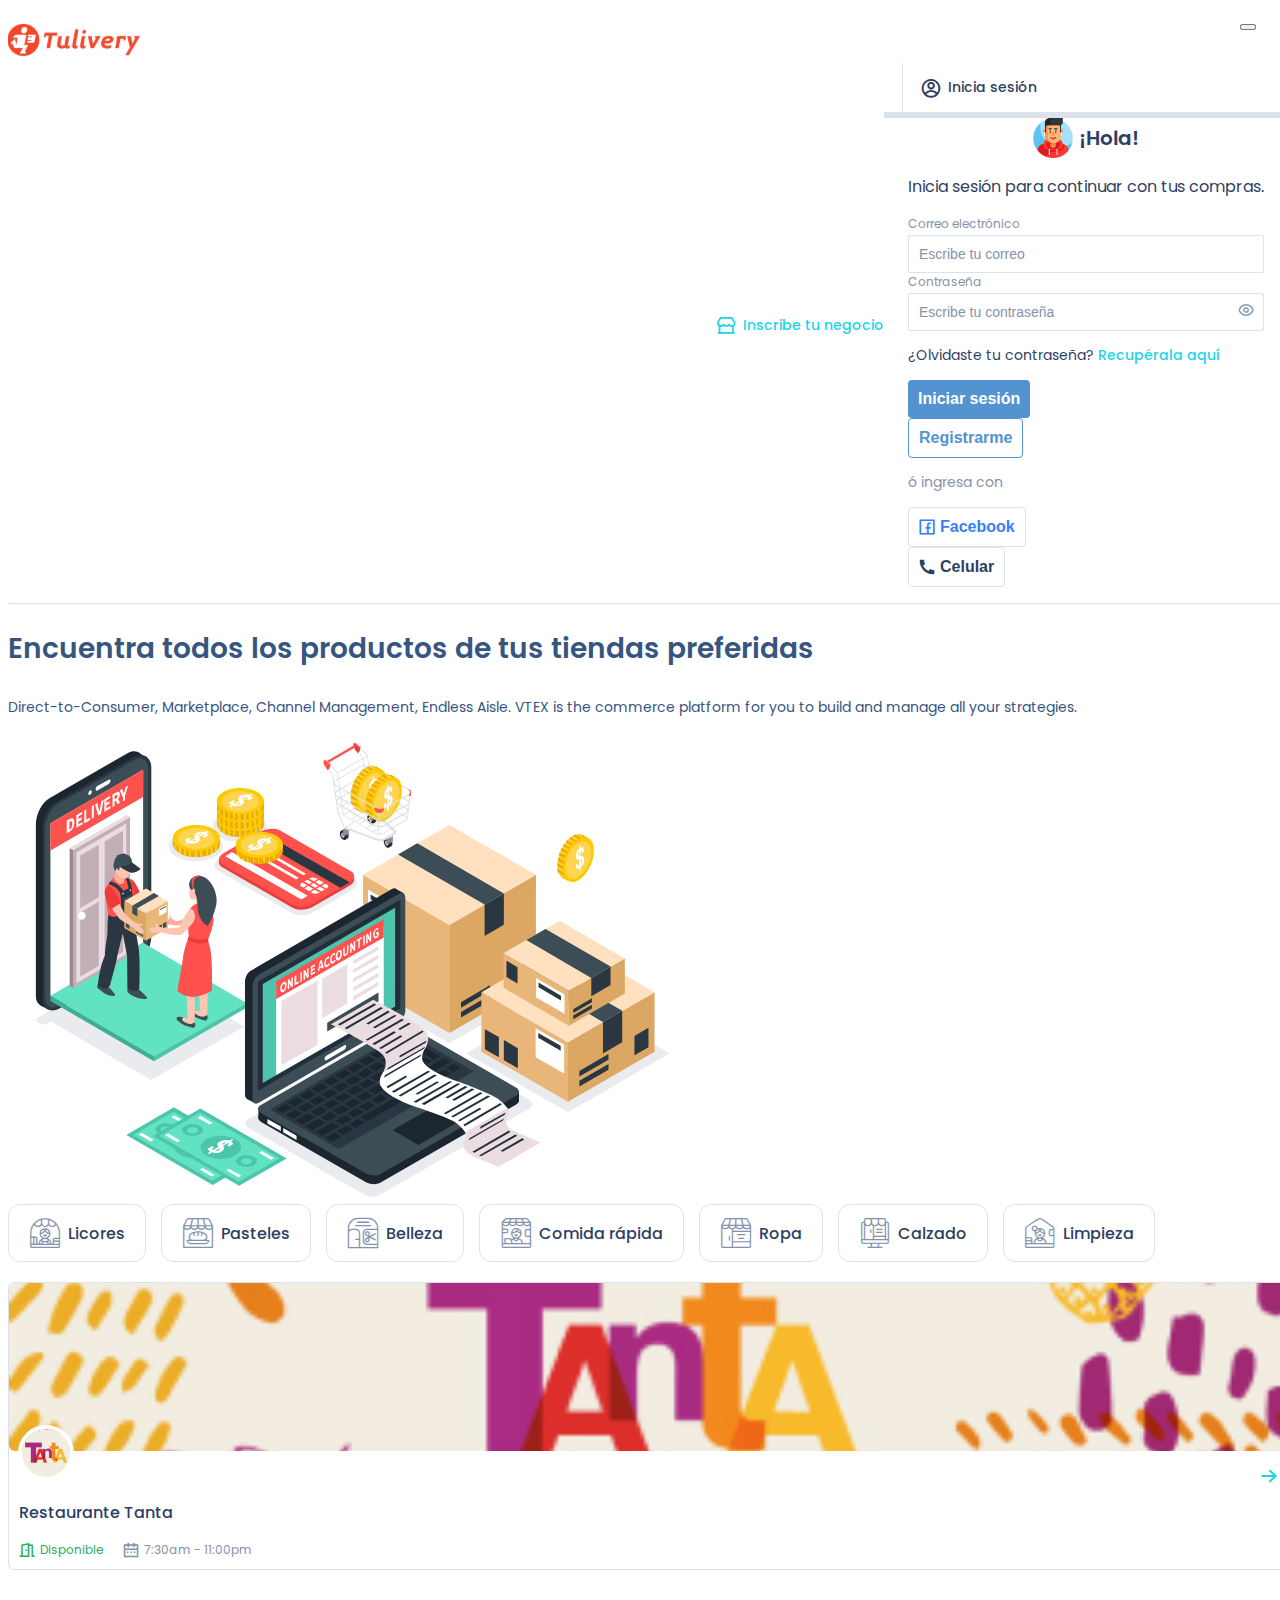
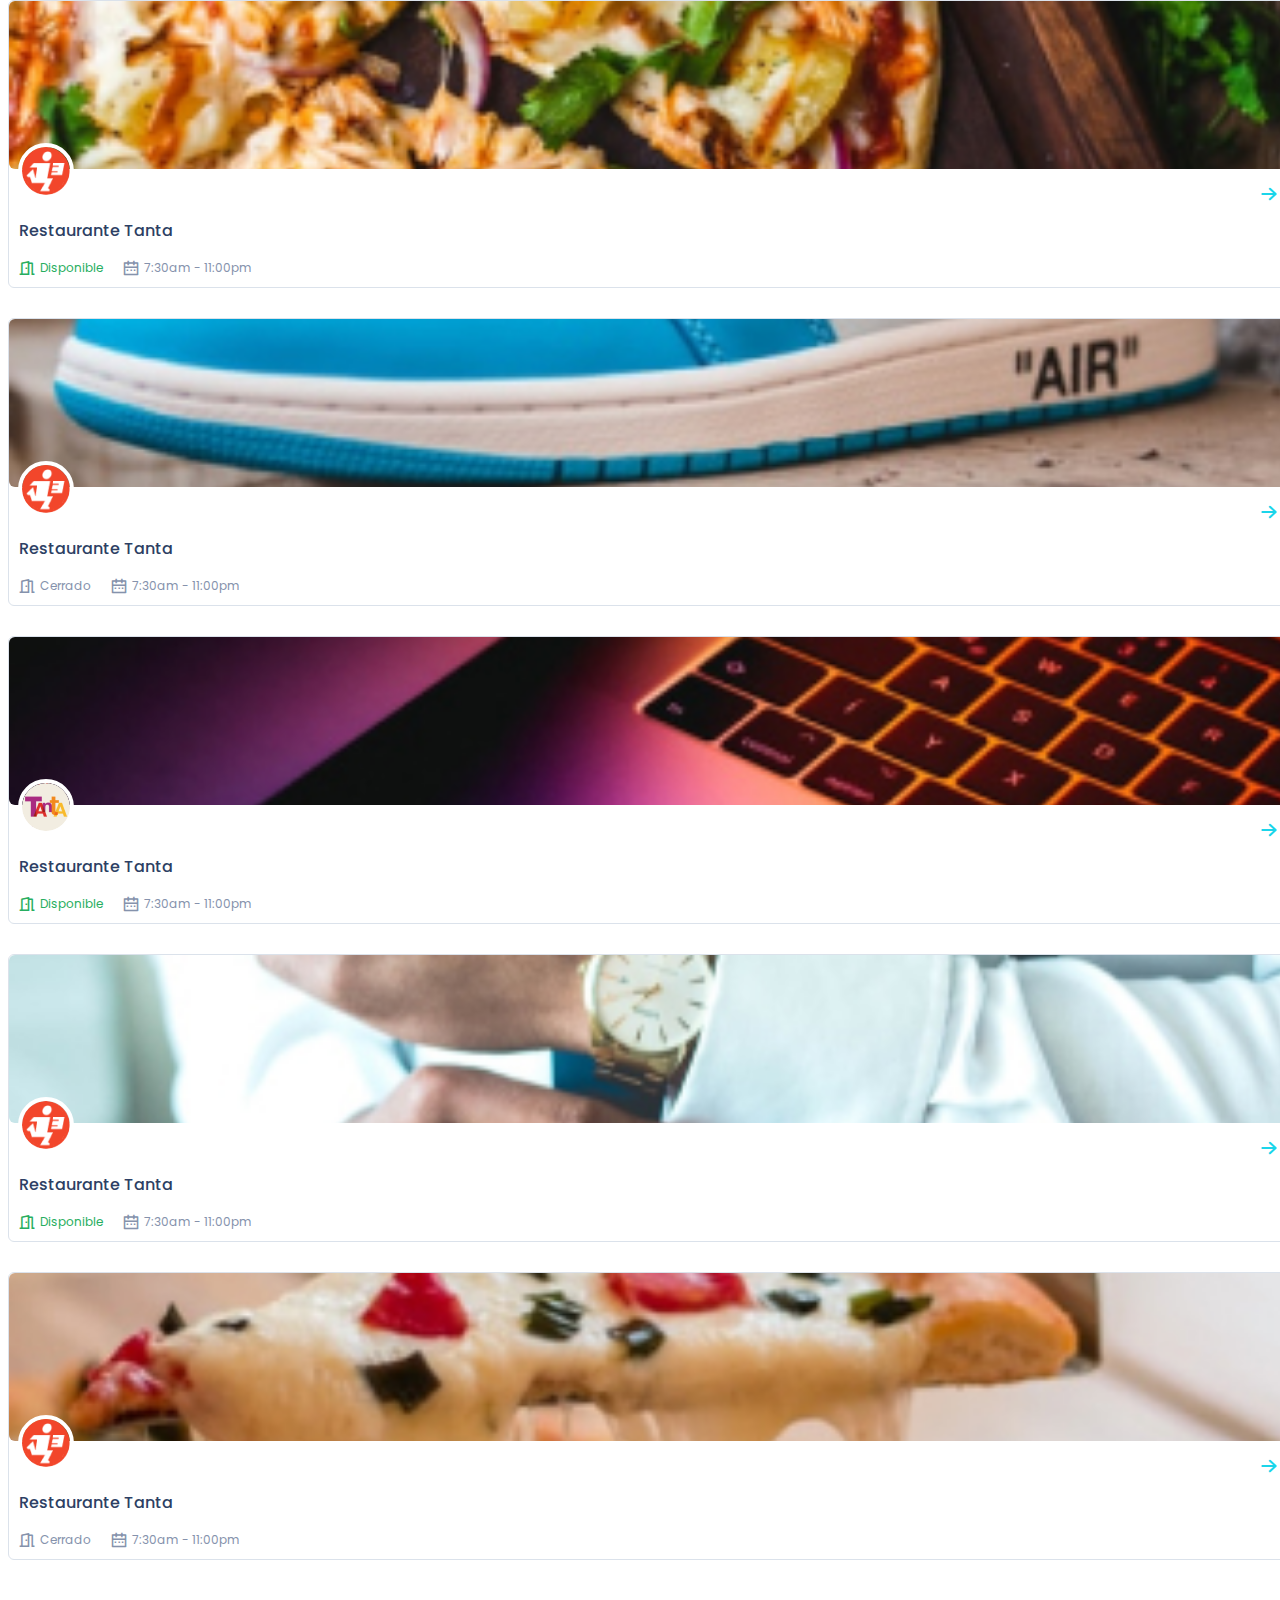
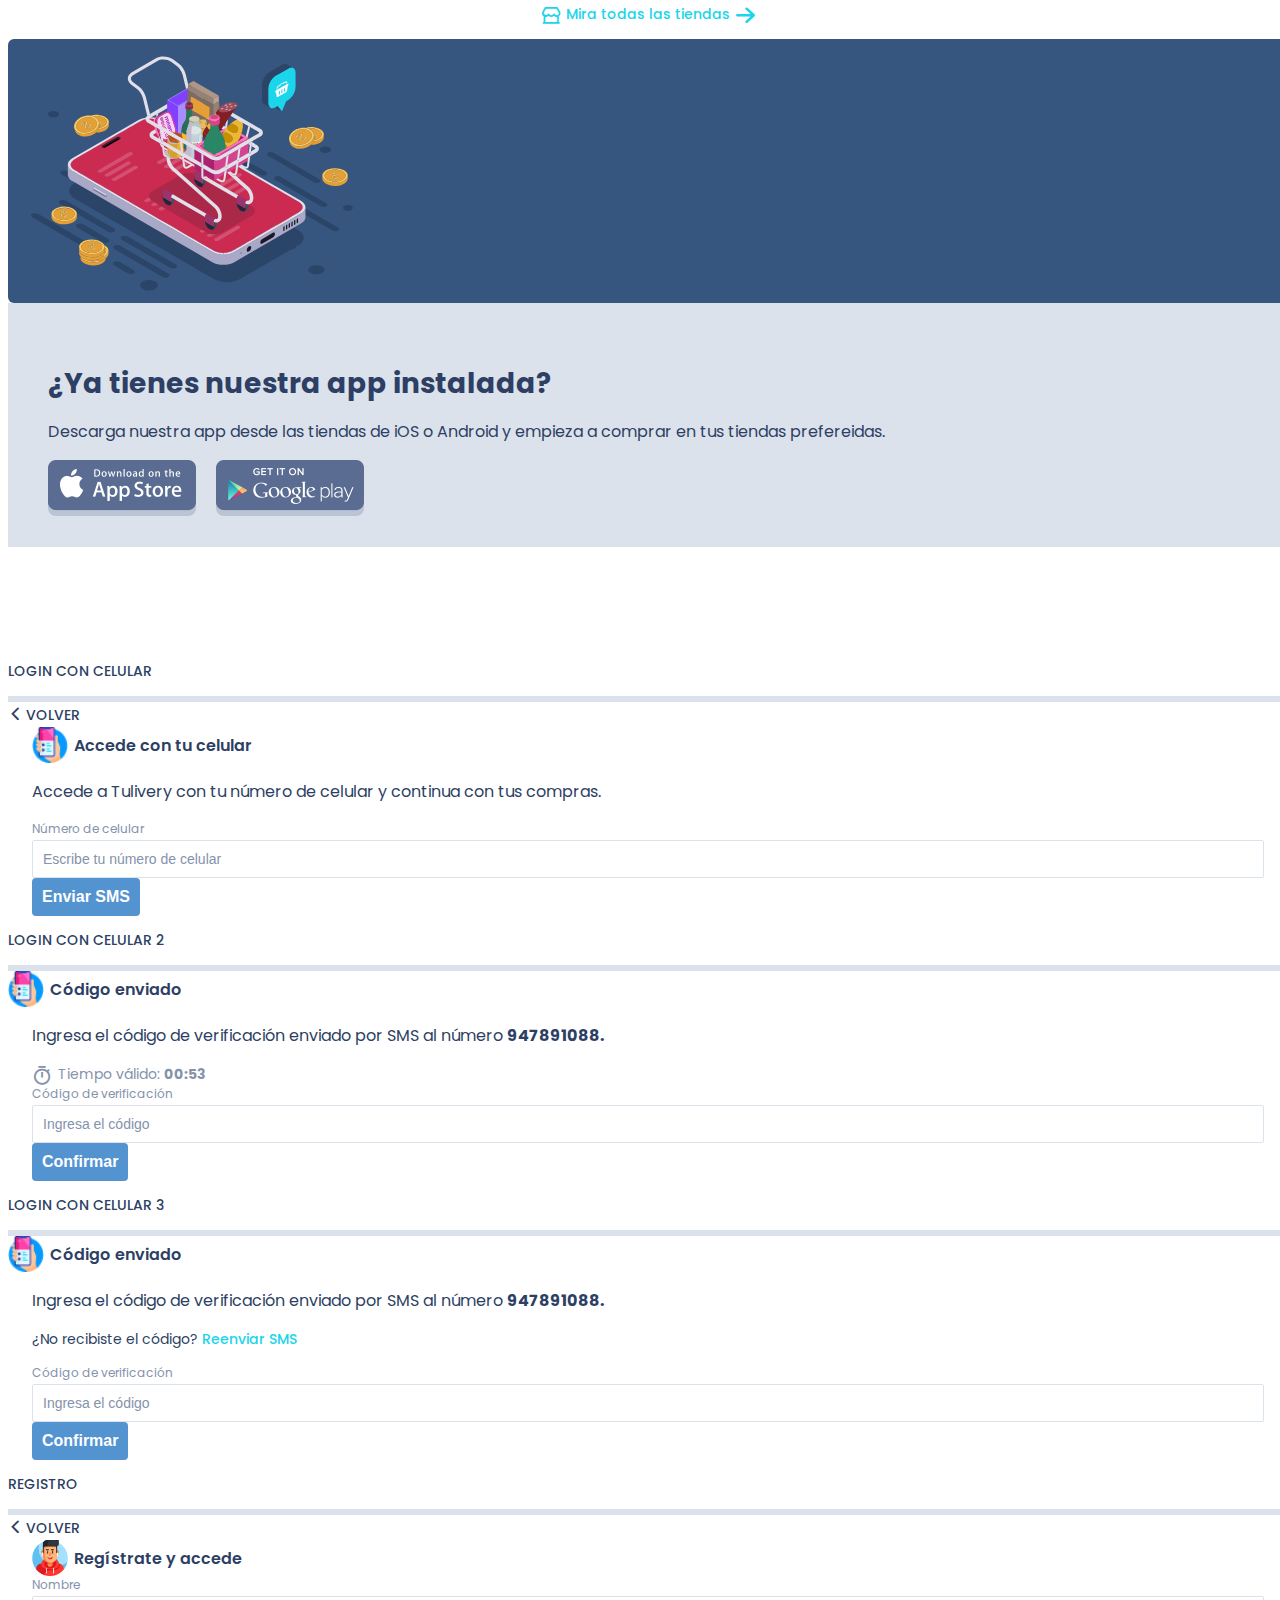
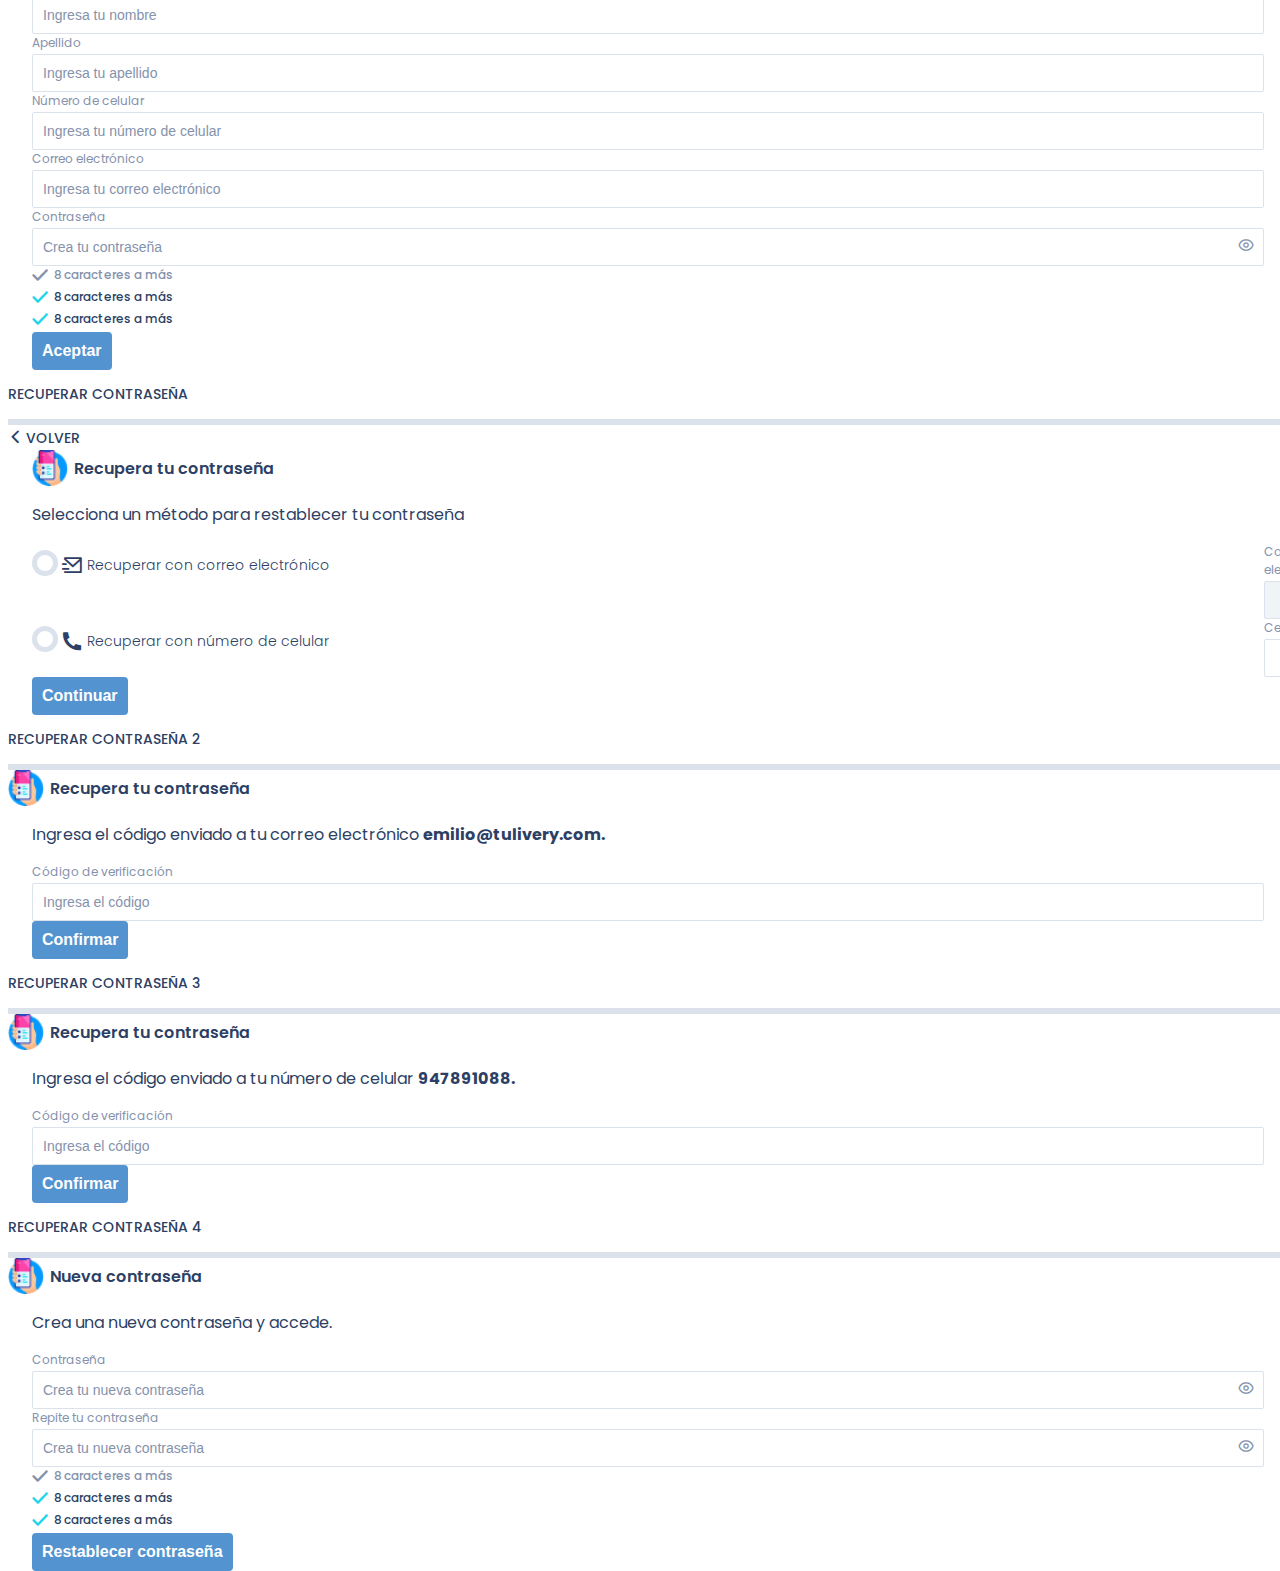
==== commit 557c11c3: "modal" ====
--- a/index.html
+++ b/index.html
@@ -526,17 +526,35 @@
                     <p>Recupera tu contraseña</p>
                   </div>
                   <p>Selecciona un método para restablecer tu contraseña</p>
-                  <form action="">
-                    <div class="mb-5">
-                      <div class="input">
-                        <span class="label">Número de celular</span>
-                        <input placeholder="Escribe tu número de celular" type="text">
-                      </div>
-                    </div>
-                    <div class="mb-3">
-                      <button class="w-100 button--primary text-center">Continuar</button>
-                    </div>
-                  </form>
+                  <div class="d-flex flex-column">
+                    <div class="radio">
+                      <input type="radio" id="f-option" name="selector">
+                      <label for="f-option"><span class="icon-sms pr-2"></span>Recuperar con correo electrónico</label>
+                      <div class="check"></div>
+                    </div>
+                    <div class="mb-3">
+                      <div class="input disabled">
+                        <span class="label">Correo electrónico</span>
+                        <input disabled placeholder="Ingresa tu correo electrónico" type="text">
+                      </div>
+                    </div>
+                  </div>
+                  <div class="d-flex flex-column">
+                    <div class="radio">
+                      <input type="radio" id="s-option" name="selector">
+                      <label for="s-option"><span class="icon-phone pr-2"></span>Recuperar con número de celular</label>
+                      <div class="check"><div class="inside"></div></div>
+                    </div>
+                    <div class="mb-3">
+                      <div class="input">
+                        <span class="label">Celular</span>
+                        <input placeholder="Ingresa número de celular" type="text">
+                      </div>
+                    </div>
+                  </div>
+                  <div class="mb-3 mt-4">
+                    <button class="w-100 button--primary text-center">Continuar</button>
+                  </div>
                 </div>
               </div>
             </div>
--- a/css/styles.css
+++ b/css/styles.css
@@ -809,6 +809,9 @@
   color: #8592AC;
   font-size: 12px;
   margin-bottom: 2px;
+}
+.input.disabled input {
+  background: #F1F4F6;
 }
 .input input {
   background: #FFFFFF;
@@ -881,6 +884,72 @@
   transform: translate(-3px, 2px);
 }
 
+.radio {
+  color: #AAAAAA;
+  display: block;
+  position: relative;
+  float: left;
+  width: 100%;
+}
+
+.radio input[type=radio] {
+  position: absolute;
+  visibility: hidden;
+}
+
+.radio label {
+  display: flex;
+  align-items: center;
+  position: relative;
+  font-weight: 300;
+  font-size: 14px;
+  padding: 7px 12px 7px 30px;
+  margin-bottom: 10px;
+  height: 30px;
+  z-index: 9;
+  cursor: pointer;
+  color: #2D3F64;
+}
+
+.radio label span {
+  margin-right: 5px;
+  font-size: 20px;
+}
+
+.radio .check {
+  display: block;
+  position: absolute;
+  border: 5px solid #DBE2EB;
+  border-radius: 100%;
+  height: 16px;
+  width: 16px;
+  top: 7px;
+  left: 0;
+  z-index: 5;
+}
+
+.radio:hover .check {
+  border: 5px solid #1BD5EA;
+}
+
+.radio .check::before {
+  display: block;
+  position: absolute;
+  content: "";
+  border-radius: 100%;
+  height: 15px;
+  width: 15px;
+  top: 5px;
+  left: 5px;
+  margin: auto;
+  transition: background 0.25s linear;
+  -webkit-transition: background 0.25s linear;
+}
+
+.radio input[type=radio]:checked ~ .check {
+  border: 5px solid #1BD5EA;
+}
+
 .tab {
   border: 0;
 }
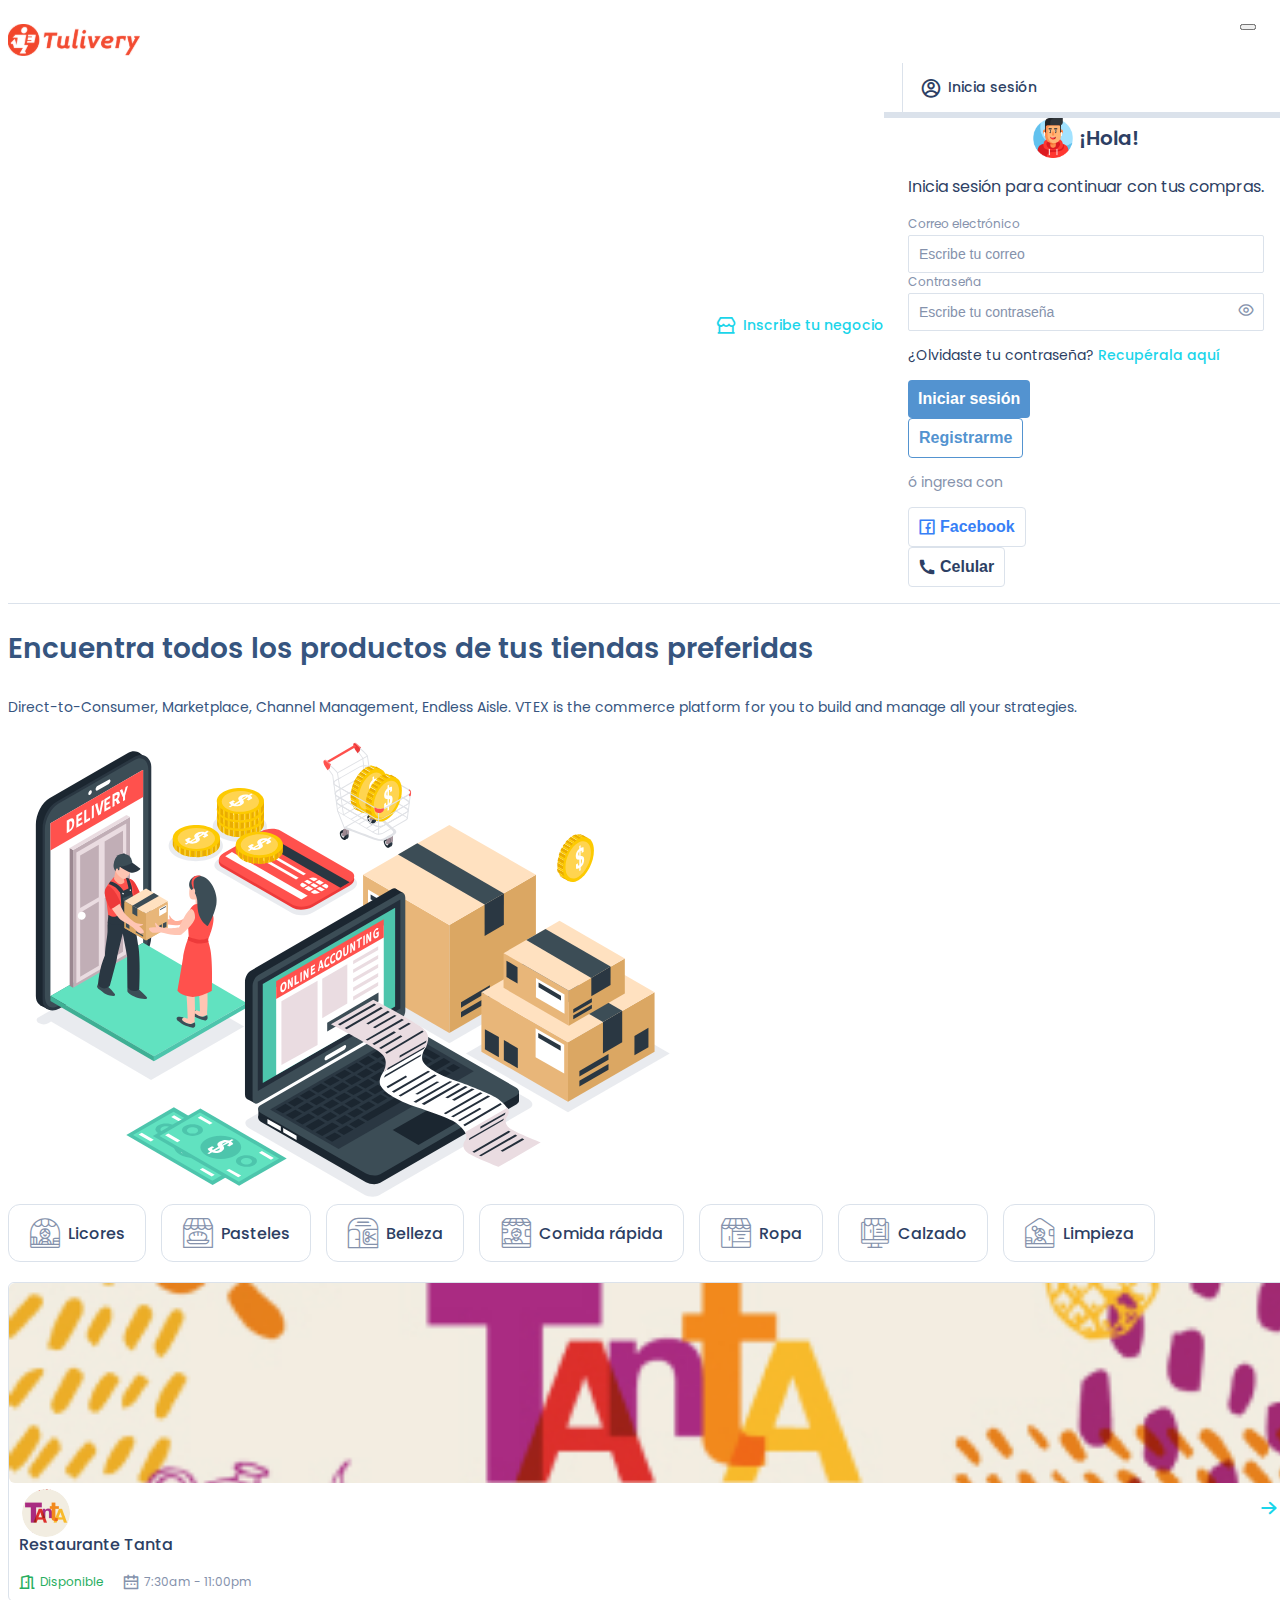
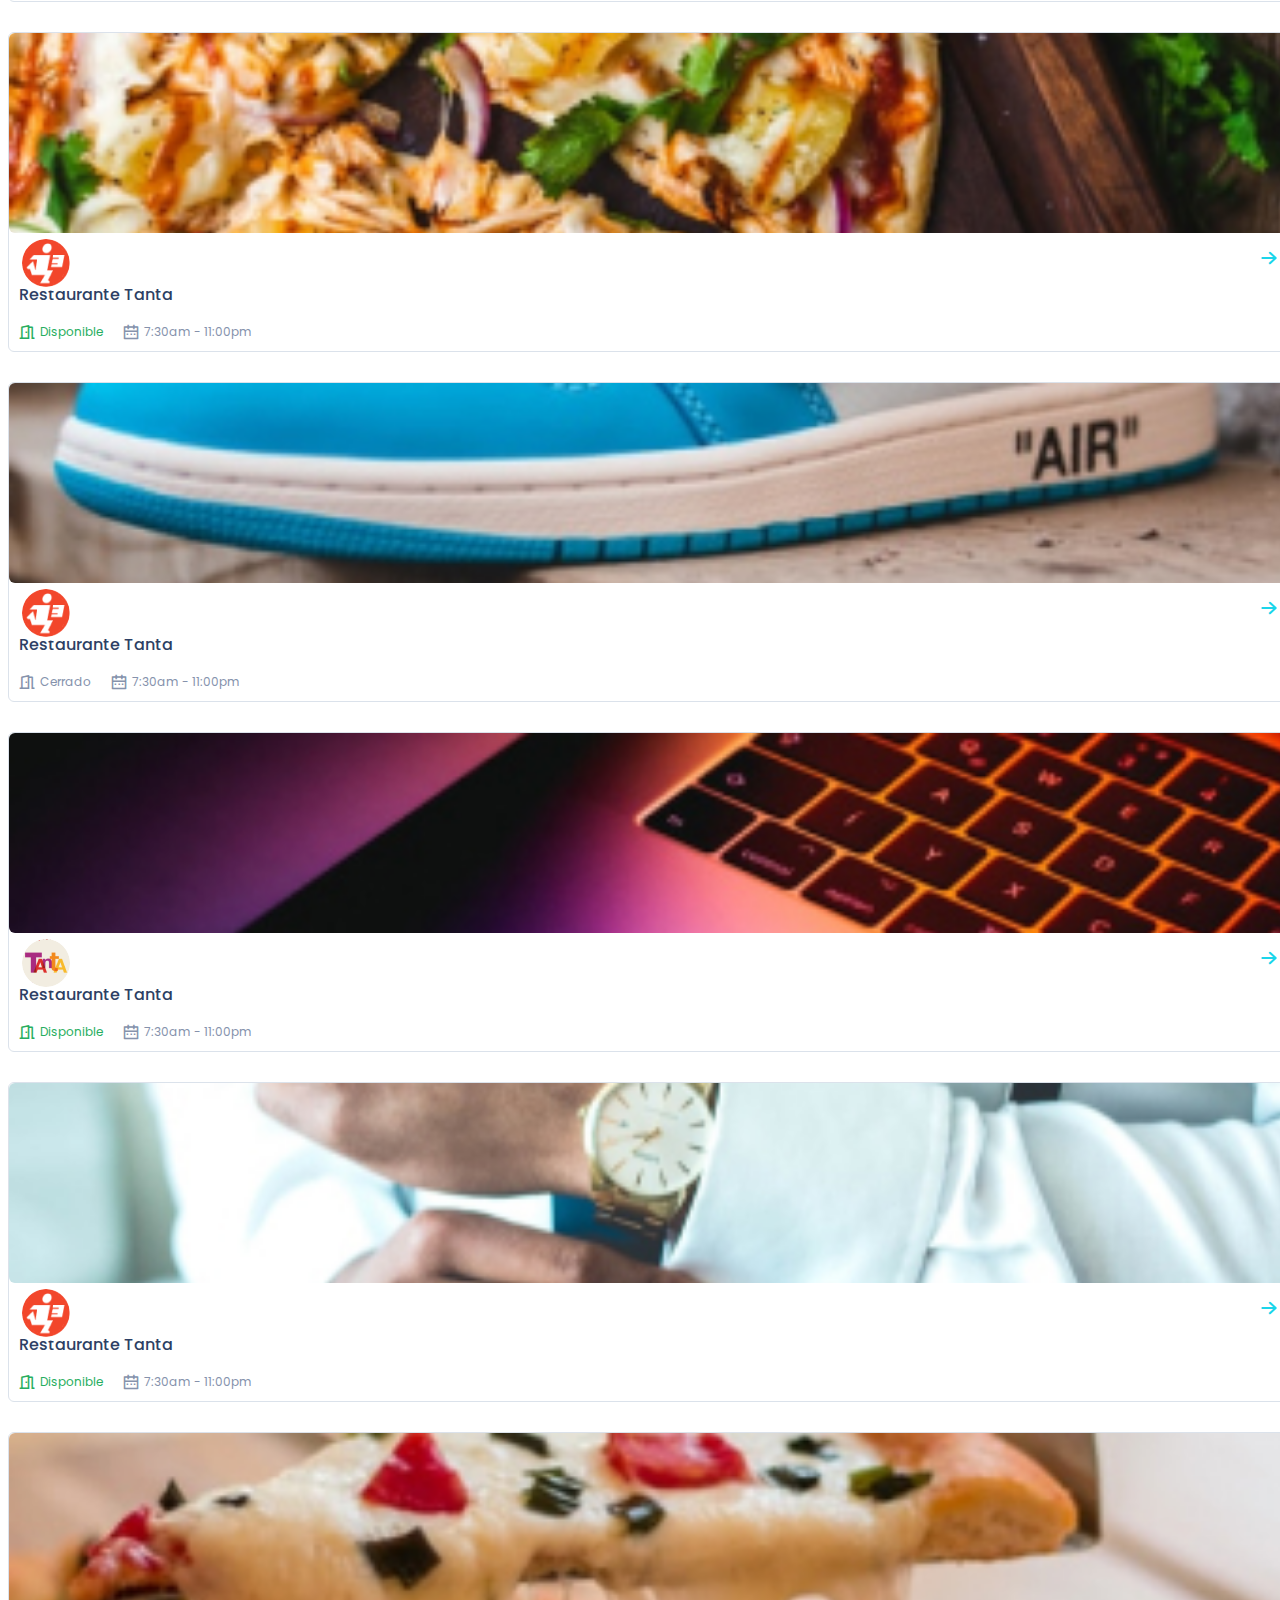
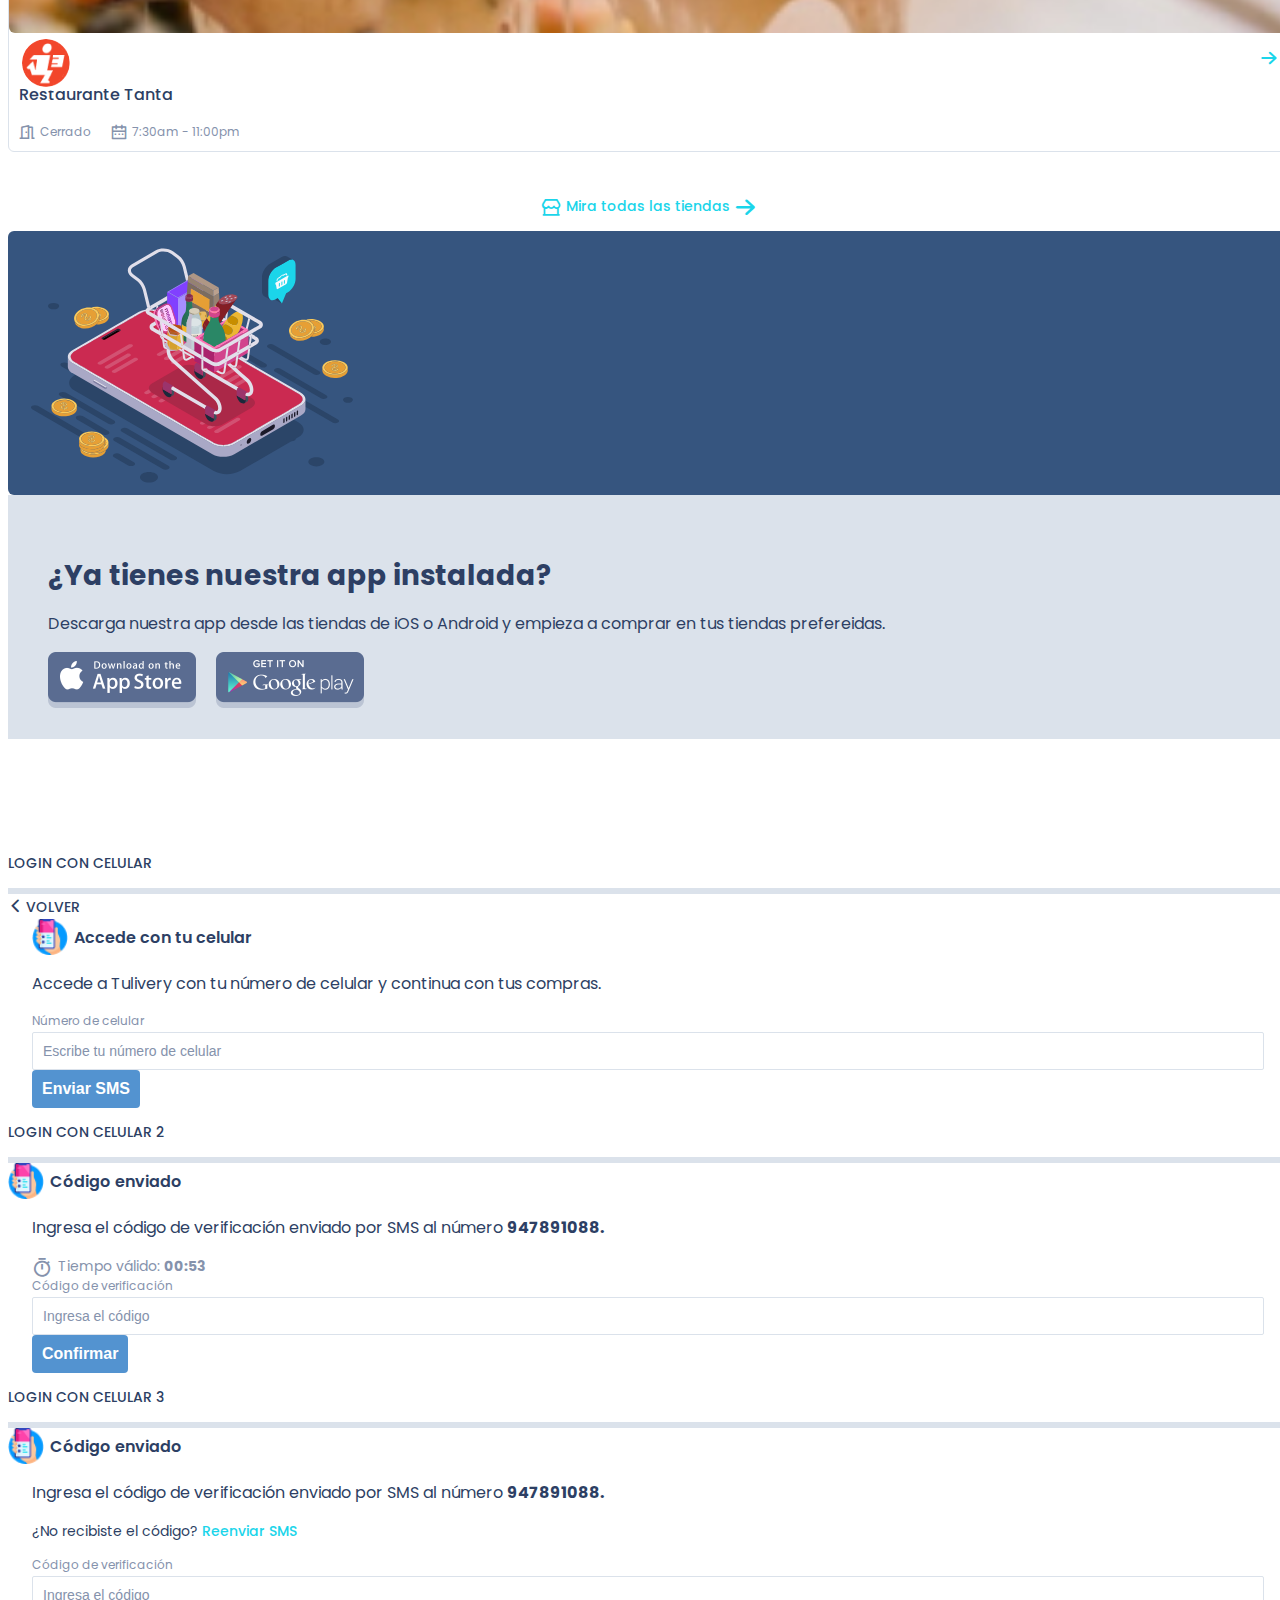
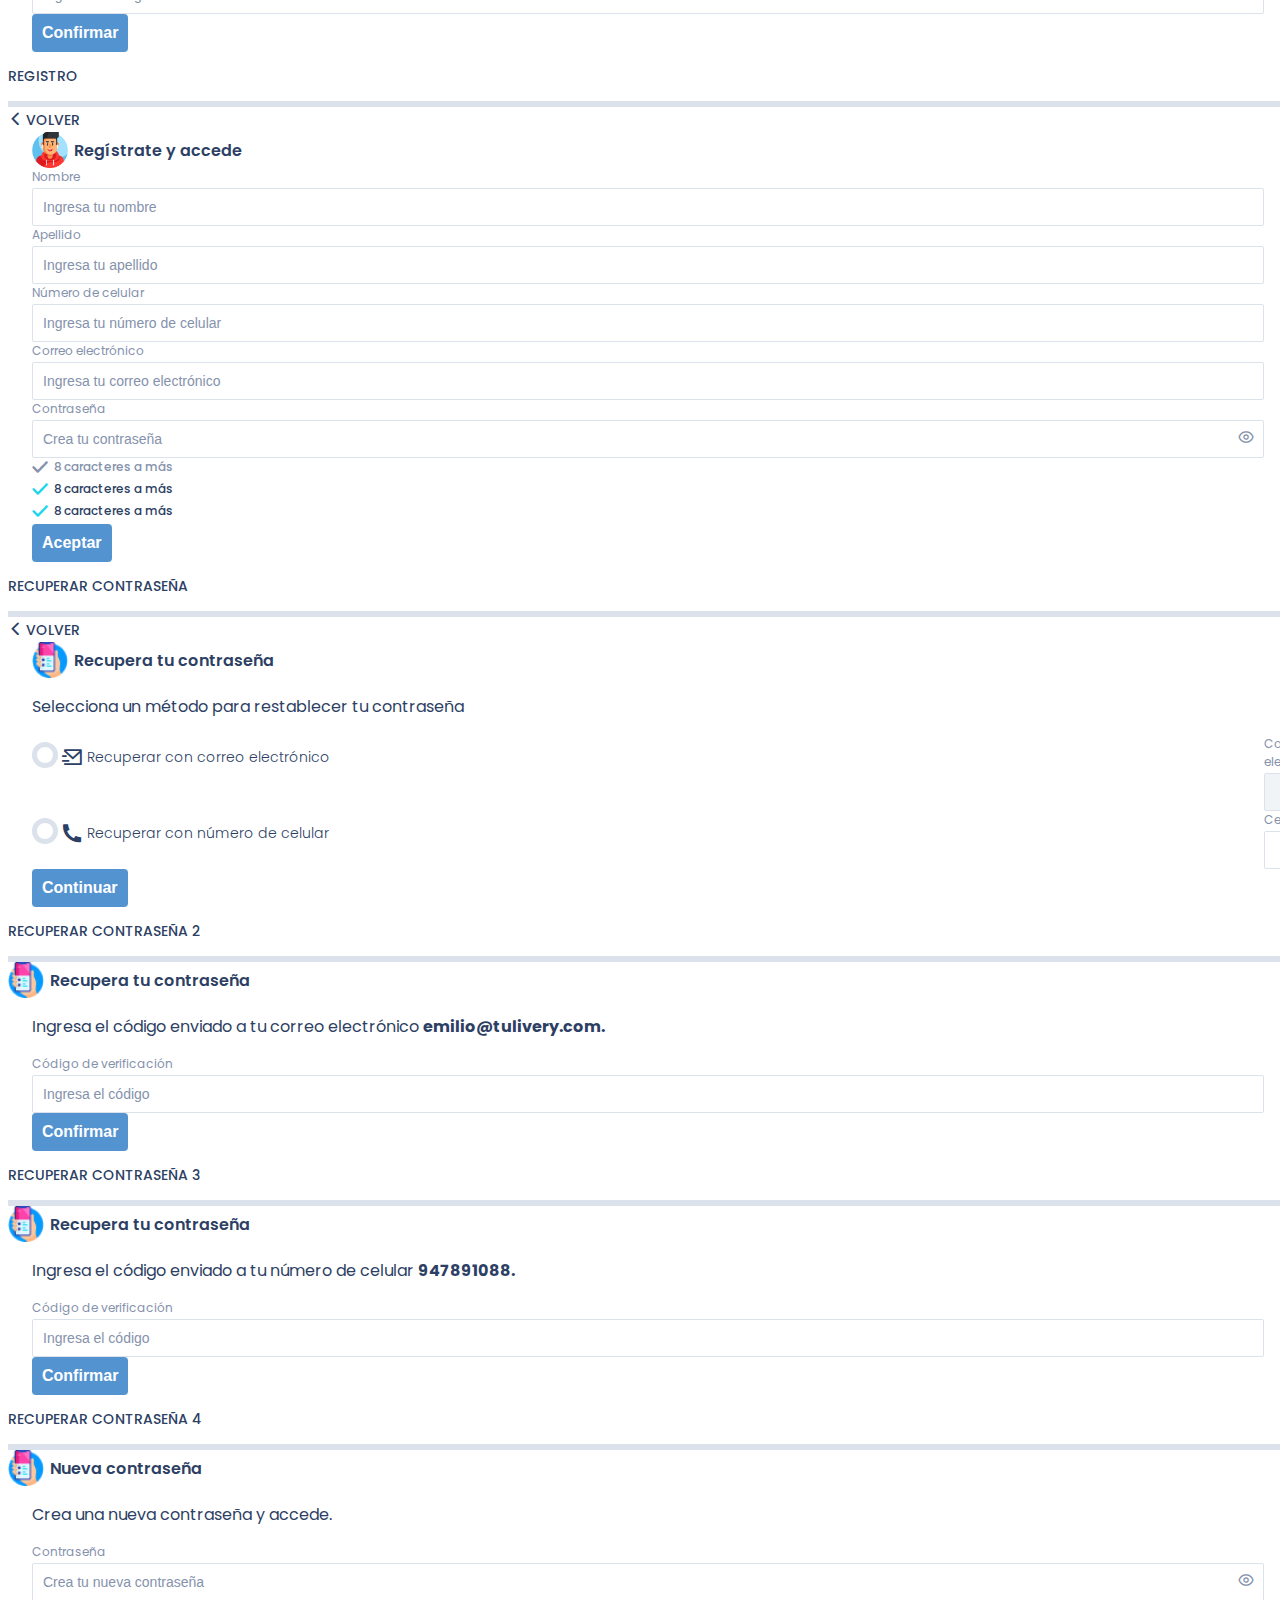
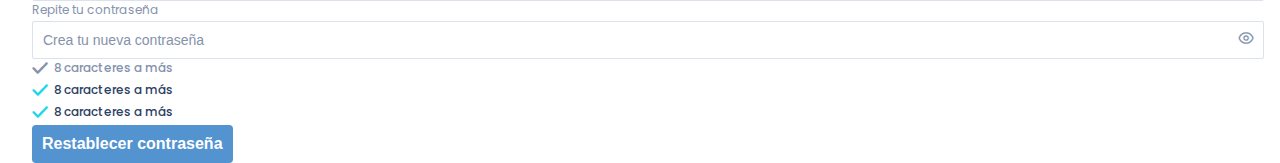
==== commit 51db835f: "feat(catalogue): page" ====
--- a/index.html
+++ b/index.html
@@ -269,7 +269,7 @@
           </div>
           <div class="col-md-12 mb-4">
             <div class="stores--link text-center">
-              <a class="link" href="">
+              <a class="link" href="./store.html">
                 <span class="icon-tienda"></span>
                 <p class="m-0 pl-2">Mira todas las tiendas</p>
                 <span class="icon-arrow-right"></span>
--- a/css/styles.css
+++ b/css/styles.css
@@ -22,6 +22,18 @@
   -moz-osx-font-smoothing: grayscale;
 }
 
+.icon-search:before {
+  content: "";
+}
+
+.icon-circle:before {
+  content: "";
+}
+
+.icon-union:before {
+  content: "";
+}
+
 .icon-sms:before {
   content: "";
 }
@@ -264,6 +276,24 @@
   color: #36557F;
 }
 
+@media (min-width: 992px) {
+  .stores--filter {
+    padding-left: 30px;
+  }
+}
+.stores--filter .title {
+  font-weight: 600;
+  font-size: 14px;
+  color: #2D3F64;
+  margin-bottom: 15px;
+}
+.stores--filter .bb-botton {
+  border-bottom: 1px solid #DBE2EB;
+  display: flex;
+  flex-direction: column;
+  margin-bottom: 20px;
+  padding-bottom: 10px;
+}
 .stores--categories {
   align-items: center;
   display: flex;
@@ -317,13 +347,23 @@
   object-fit: cover;
   border-radius: 6px;
 }
+@media (min-width: 992px) {
+  .stores--item__banner {
+    height: 200px;
+  }
+}
+@media (min-width: 1800px) {
+  .stores--item__banner {
+    height: 240px;
+  }
+}
 .stores--item__logo {
   border-radius: 50%;
   border: 4px solid white;
   height: 48px;
   left: 9px;
   position: absolute;
-  top: 142px;
+  bottom: 60px;
   width: 48px;
 }
 .stores--item .info {
@@ -375,6 +415,66 @@
   margin: 0;
   padding-left: 5px;
   font-size: 12px;
+}
+.stores--item-2 {
+  margin-bottom: 20px;
+}
+.stores--item-2__img {
+  align-items: center;
+  background: white;
+  border-radius: 4px;
+  border: 1px solid #DBE2EB;
+  display: flex;
+  height: 200px;
+  justify-content: center;
+  position: relative;
+}
+.stores--item-2__img img {
+  width: 80%;
+}
+.stores--item-2__txt h3 {
+  font-size: 14px;
+  margin-top: 12px;
+  font-weight: 600;
+  color: #2D3F64;
+}
+.stores--item-2__txt p {
+  font-size: 12.5px;
+  color: #2D3F64;
+}
+.stores--item-2__txt .price {
+  color: #2D3F64;
+  display: flex;
+  align-items: flex-start;
+}
+.stores--item-2__txt .price .moneda {
+  font-size: 12px;
+}
+.stores--item-2__txt .price .cantidad {
+  font-size: 18px;
+  font-weight: 600;
+}
+.stores--item-2 .button--amount {
+  position: absolute;
+  bottom: 10px;
+  left: 10px;
+}
+.stores--item-2 .button--add {
+  position: absolute;
+  bottom: 10px;
+  right: 10px;
+}
+.stores--item-2 .button--add button {
+  border: none;
+  background: #5393D0;
+  border-radius: 4px;
+  color: white;
+  width: 32px;
+  height: 32px;
+  display: flex;
+  align-items: center;
+  justify-content: center;
+  font-size: 20px;
 }
 .stores--link {
   display: flex;
@@ -650,6 +750,7 @@
   display: flex;
   align-items: center;
   cursor: pointer;
+  justify-content: center;
 }
 .button--primary:hover {
   color: white;
@@ -727,6 +828,69 @@
   min-width: 20px;
   text-align: center;
 }
+.button--orange {
+  background-color: #E64F2D;
+  font-size: 16px;
+  text-align: center;
+  padding: 10px;
+  font-weight: 600;
+  color: white;
+  border: none;
+  border-radius: 4px;
+  text-decoration: none;
+  display: flex;
+  align-items: center;
+  cursor: pointer;
+  justify-content: center;
+}
+.button--orange:hover {
+  color: white;
+  background-color: #9b351e;
+}
+
+.btn-group {
+  flex-wrap: wrap;
+}
+.btn-group--item {
+  margin-bottom: 5px;
+  margin-right: 5px;
+}
+
+.btn-outline-primary {
+  background: #F1F4F6;
+  border-radius: 32px;
+  font-size: 14px;
+  color: #8592AC;
+  padding: 8px 10px;
+  cursor: pointer;
+  border: none;
+}
+.btn-outline-primary:hover {
+  color: white;
+  background: #1BD5EA;
+}
+
+.btn-check:active + .btn-outline-primary,
+.btn-check:checked + .btn-outline-primary,
+.btn-outline-primary.active,
+.btn-outline-primary.dropdown-toggle.show,
+.btn-outline-primary:active {
+  color: white;
+  background: #1BD5EA;
+}
+
+.btn-check:active + .btn-outline-primary:focus,
+.btn-check:checked + .btn-outline-primary:focus,
+.btn-outline-primary.active:focus,
+.btn-outline-primary.dropdown-toggle.show:focus,
+.btn-outline-primary:active:focus {
+  box-shadow: none;
+}
+
+.btn-check:focus + .btn-outline-primary,
+.btn-outline-primary:focus {
+  box-shadow: none;
+}
 
 .list-products .item {
   border-bottom: 1px solid #DBE2EB;
@@ -780,6 +944,12 @@
 .list-products .item .info .detail .price .cantidad {
   font-size: 18px;
   font-weight: 600;
+}
+.list-products .item .info .txt {
+  font-size: 14px;
+  line-height: 20px;
+  margin-bottom: 15px;
+  color: #2D3F64;
 }
 
 textarea {
@@ -1538,6 +1708,290 @@
   color: #8592AC;
   font-size: 14px;
 }
+.modal--shopping .modal-dialog {
+  height: 100vh;
+  margin-bottom: 0;
+  margin-right: 0;
+  margin-top: 0;
+}
+@media (max-width: 575px) {
+  .modal--shopping .modal-dialog {
+    margin-left: 0;
+  }
+}
+.modal--shopping .modal-dialog .modal-content {
+  height: 100vh;
+  border-radius: 0;
+  border: 0;
+}
+.modal--shopping .modal-header {
+  align-items: flex-start;
+  background: #36557F;
+  border-radius: 0;
+  border: 0;
+  color: white;
+  flex-direction: column;
+  border-bottom: 6px solid #DBE2EB;
+  border-bottom-right-radius: 4px;
+  border-bottom-left-radius: 4px;
+  position: relative;
+}
+.modal--shopping .modal-header::before {
+  content: "";
+  background: url("../assets/img/header-modal.png");
+  width: 152px;
+  background-repeat: no-repeat;
+  position: absolute;
+  right: 0;
+  top: 0;
+  bottom: 0;
+}
+.modal--shopping .modal-header .title-modal p {
+  color: white;
+}
+.modal--shopping .modal-header .btn-close {
+  background: url("../assets/img/close-white.svg");
+  background-repeat: no-repeat;
+}
+.modal--shopping .modal-header .txt {
+  font-size: 12px;
+  margin-bottom: 0;
+}
+.modal--shopping .modal-footer {
+  background: #36557F;
+  border-radius: 4px 4px 0px 0px;
+}
+.modal--shopping .modal-footer .total {
+  align-items: center;
+  display: flex;
+  justify-content: space-between;
+  width: 100%;
+  color: white;
+  margin-bottom: 10px;
+}
+.modal--shopping .modal-footer .total .price {
+  display: flex;
+  align-items: flex-start;
+}
+.modal--shopping .modal-footer .total .price .moneda {
+  font-size: 12px;
+}
+.modal--shopping .modal-footer .total .price .cantidad {
+  font-size: 16px;
+}
+.modal--shopping .modal-body .list--order .item {
+  padding: 12px 0;
+  border-bottom: 1px solid #DBE2EB;
+}
+.modal--shopping .modal-body .list--order .item__title {
+  font-size: 14px;
+  font-weight: 500;
+  margin-bottom: 6px;
+}
+.modal--shopping .modal-body .list--order .item__title .ico {
+  color: #1BD5EA;
+  margin-right: 4px;
+  font-size: 8px;
+}
+.modal--shopping .modal-body .list--order .item__list {
+  align-items: flex-start;
+  color: #8592AC;
+  flex-direction: column;
+  font-size: 14px;
+  margin-bottom: 12px;
+  margin-left: 5px;
+}
+.modal--shopping .modal-body .list--order .item__list li {
+  display: flex;
+  align-items: center;
+}
+.modal--shopping .modal-body .list--order .item__list .ico {
+  margin-right: 10px;
+  font-size: 4px;
+}
+.modal--shopping .modal-body .list--order .item__footer {
+  display: flex;
+  justify-content: space-between;
+  align-items: center;
+}
+.modal--shopping .modal-body .list--order .item__footer .price {
+  display: flex;
+  align-items: flex-start;
+}
+.modal--shopping .modal-body .list--order .item__footer .price .moneda {
+  font-size: 12px;
+}
+.modal--shopping .modal-body .list--order .item__footer .price .cantidad {
+  font-size: 18px;
+  font-weight: 600;
+}
+
+.search {
+  align-items: center;
+  background: white;
+  border: 1px solid #DBE2EB;
+  display: flex;
+  height: 44px;
+  padding: 4px;
+  padding-left: 12px;
+}
+.search input {
+  border: none;
+  font-size: 14px;
+  height: 100%;
+  width: 100%;
+}
+.search input:focus {
+  outline: none;
+}
+.search input::placeholder {
+  font-size: 14px;
+  color: #8592AC;
+  font-weight: 300;
+}
+.search .dis {
+  align-items: center;
+  border-left: 1px solid #DBE2EB;
+  display: flex;
+  margin-left: 10px;
+  padding-left: 10px;
+}
+.search .dis span {
+  color: #8592AC;
+  font-size: 20px;
+  padding-right: 5px;
+}
+.search .dis input {
+  min-width: 150px;
+}
+.search button {
+  align-items: center;
+  background: #1BD5EA;
+  border-radius: 4px;
+  border: none;
+  color: white;
+  display: flex;
+  font-size: 22px;
+  justify-content: center;
+  min-height: 36px;
+  min-width: 36px;
+}
+
+.catalogue--banner {
+  height: 240px;
+  position: relative;
+}
+.catalogue--banner__primary {
+  border-radius: 6px;
+  height: 240px;
+  object-fit: cover;
+  width: 100%;
+}
+.catalogue--banner__logo {
+  border-radius: 50%;
+  border: 8px solid white;
+  height: 100px;
+  left: 9px;
+  position: absolute;
+  bottom: -50px;
+  width: 100px;
+}
+.catalogue--info {
+  display: flex;
+  flex-direction: column;
+  padding: 10px;
+}
+.catalogue--info h3 {
+  color: #2D3F64;
+  font-size: 18px;
+  font-weight: 600;
+}
+.catalogue--info .detail {
+  display: flex;
+  align-items: center;
+}
+.catalogue--info .detail .open {
+  display: flex;
+  align-items: center;
+  color: #27AE60;
+}
+.catalogue--info .detail .open p {
+  margin: 0;
+  padding-left: 5px;
+  font-size: 12px;
+}
+.catalogue--info .detail .close {
+  display: flex;
+  align-items: center;
+  color: #8592AC;
+}
+.catalogue--info .detail .close p {
+  margin: 0;
+  padding-left: 5px;
+  font-size: 12px;
+}
+.catalogue--info .calendar {
+  display: flex;
+  align-items: center;
+  color: #8592AC;
+  padding-left: 20px;
+}
+.catalogue--info .calendar p {
+  margin: 0;
+  padding-left: 5px;
+  font-size: 12px;
+}
+.catalogue--info .options {
+  display: flex;
+  align-items: center;
+}
+.catalogue--info .options .item {
+  border: 1px solid #DBE2EB;
+  padding: 8px 10px;
+  border-radius: 5px;
+  display: flex;
+  align-items: center;
+  justify-content: center;
+  color: #8592AC;
+  font-size: 14px;
+  margin-right: 15px;
+}
+.catalogue--info .options .item p {
+  margin: 0;
+  padding-left: 5px;
+  padding-right: 5px;
+}
+.catalogue--info .options .item .ico {
+  font-size: 20px;
+}
+.catalogue--info .options .item .ico-2 {
+  font-size: 10px;
+}
+.catalogue .btn-group {
+  overflow: scroll;
+  padding-bottom: 20px;
+  width: 100%;
+  flex-wrap: initial;
+}
+.catalogue .btn-group .btn-outline-primary {
+  white-space: nowrap;
+  border-radius: 32px;
+  font-size: 14px;
+  color: #8592AC;
+  padding: 8px 10px;
+  cursor: pointer;
+  border: 1px solid #1BD5EA;
+  background: transparent;
+}
+.catalogue .btn-group .btn-check:active + .btn-outline-primary,
+.catalogue .btn-group .btn-check:checked + .btn-outline-primary,
+.catalogue .btn-group .btn-outline-primary.active,
+.catalogue .btn-group .btn-outline-primary.dropdown-toggle.show,
+.catalogue .btn-group .btn-outline-primary:active {
+  color: white;
+  background: #1BD5EA;
+  border: 1px solid #1BD5EA;
+}
 
 html {
   height: 100%;
